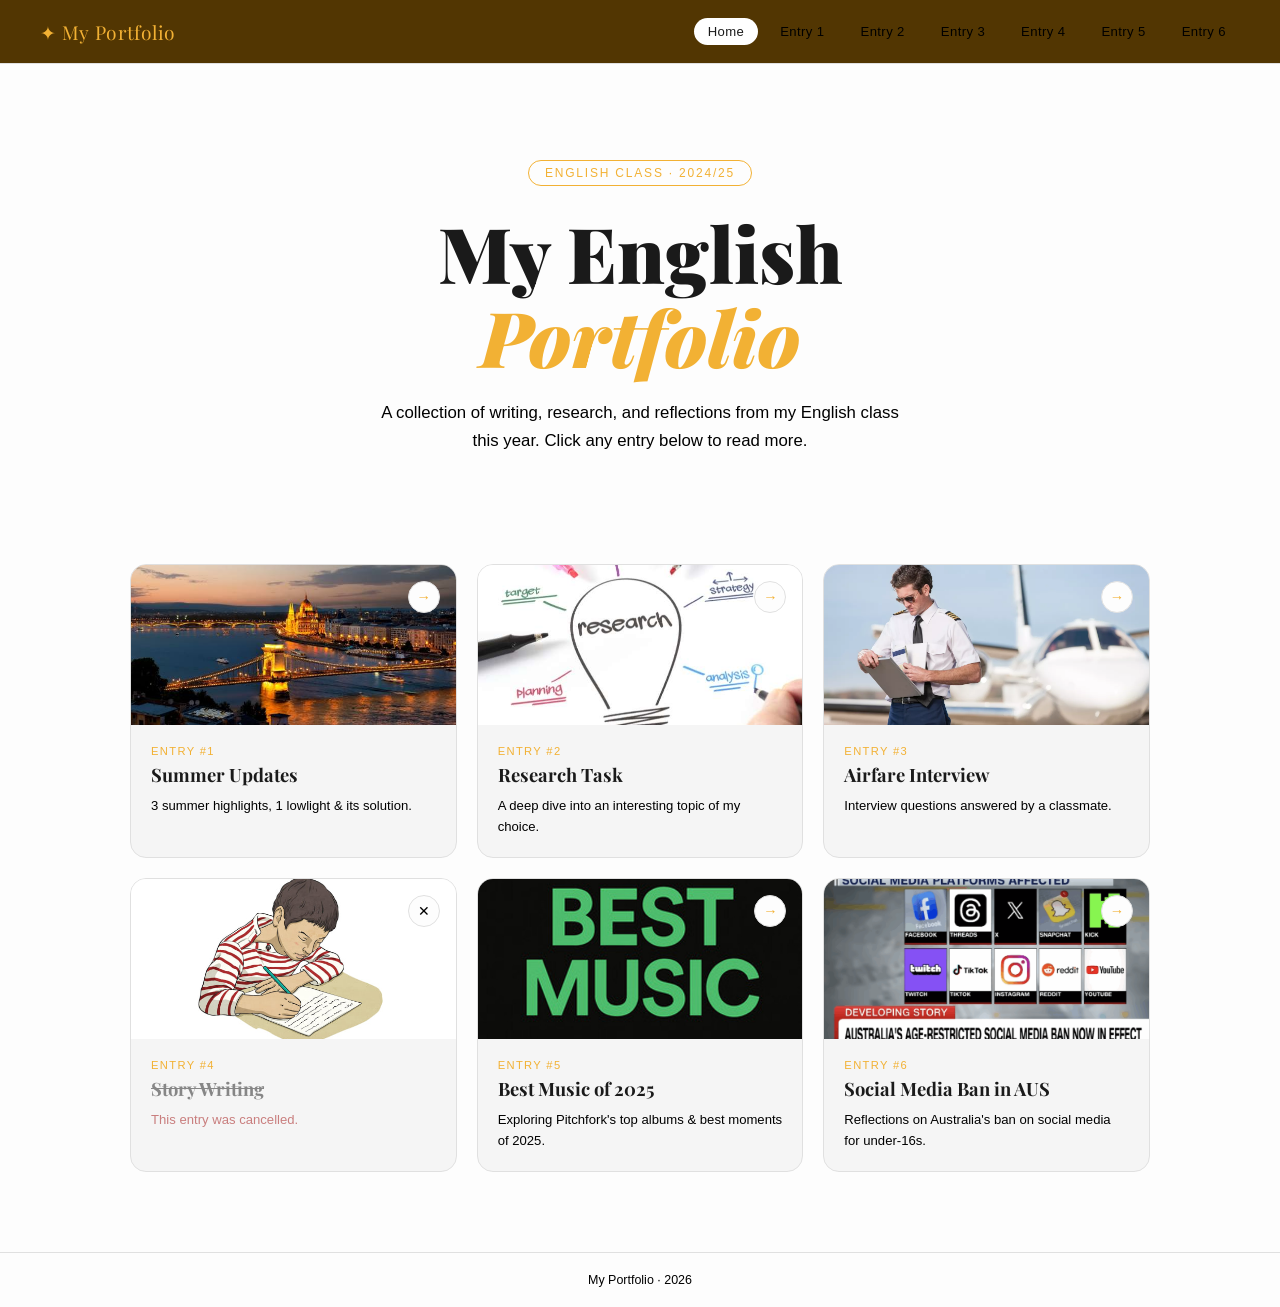
==== index.html @ 5f40f975 "Add files via upload" ====
<!DOCTYPE html>
<html lang="en">
<head>
  <meta charset="UTF-8" />
  <meta name="viewport" content="width=device-width, initial-scale=1.0"/>
  <title>My English Portfolio</title>
  <link rel="stylesheet" href="style.css">
<link href="https://fonts.googleapis.com/css2?family=Playfair+Display&display=swap" rel="stylesheet">
</head>
<body>

<nav>
  <a class="nav-logo" href="index.html">✦ My Portfolio</a>

  <div class="nav-links">
    <a href="index.html" class="active">Home</a>
    <a href="Entry-1.html">Entry 1</a>
    <a href="Entry-2.html">Entry 2</a>
    <a href="Entry-3.html">Entry 3</a>
    <a href="Entry-4.html">Entry 4</a>
    <a href="Entry-5.html">Entry 5</a>
    <a href="Entry-6.html">Entry 6</a>
  </div>
</nav>

<!-- ===== HOME ===== -->
<div id="home" class="page active">
  <div class="hero">
    <div class="hero-tag">English Class · 2024/25</div>
    <h1>My English<br/><em>Portfolio</em></h1>
    <p>A collection of writing, research, and reflections from my English class this year. Click any entry below to read more.</p>
  </div>

  <div class="entries-grid">
    <div class="entry-card" onclick="showPage('Entry-1.html')">
      <div class="card-thumb c1">
        <img src="Budapest.png" alt="Summer Highlights">
      </div>
      <div class="card-arrow">→</div>
      <div class="card-body">
        <div class="card-number">Entry #1</div>
        <div class="card-title">Summer Updates</div>
        <div class="card-desc">3 summer highlights, 1 lowlight & its solution.</div>
      </div>
    </div>

    <div class="entry-card" onclick="showPage('Entry-2.html')">
      <div class="card-thumb c2">
        <img src="Research.png" alt="Research">
      </div>
      <div class="card-arrow">→</div>
      <div class="card-body">
        <div class="card-number">Entry #2</div>
        <div class="card-title">Research Task</div>
        <div class="card-desc">A deep dive into an interesting topic of my choice.</div>
      </div>
    </div>

    <div class="entry-card" onclick="showPage('Entry-3.html')">
      <div class="card-thumb c3">
        <img src="Airfare.png" alt="Airfare Interview">
      </div>
      <div class="card-arrow">→</div>
      <div class="card-body">
        <div class="card-number">Entry #3</div>
        <div class="card-title">Airfare Interview</div>
        <div class="card-desc">Interview questions answered by a classmate.</div>
      </div>
    </div>

    <div class="entry-card" onclick="showPage('Entry-4.html')">
      <div class="card-thumb c4">
        <img src="Story.png" alt="Story Writing">
      </div>
      <div class="card-arrow" style="color:var(--muted)">✕</div>
      <div class="card-body">
        <div class="card-number">Entry #4</div>
        <div class="card-title strikethrough">Story Writing</div>
        <div class="card-desc" style="color:#c97e7e">This entry was cancelled.</div>
      </div>
    </div>

    <div class="entry-card" onclick="showPage('Entry-5.html')">
      <div class="card-thumb c5">
        <img src="Music.png" alt="Best Music of 2025">
      </div>
      <div class="card-arrow">→</div>
      <div class="card-body">
        <div class="card-number">Entry #5</div>
        <div class="card-title">Best Music of 2025</div>
        <div class="card-desc">Exploring Pitchfork's top albums & best moments of 2025.</div>
      </div>
    </div>

    <div class="entry-card" onclick="showPage('Entry-6.html')">
      <div class="card-thumb c6">
        <img src="Australia.png" alt="Social Media Ban">
      </div>
      <div class="card-arrow">→</div>
      <div class="card-body">
        <div class="card-number">Entry #6</div>
        <div class="card-title">Social Media Ban in AUS</div>
        <div class="card-desc">Reflections on Australia's ban on social media for under-16s.</div>
      </div>
    </div>
  </div>

  <footer>My Portfolio · <span id="year"></span></footer>
</div>

<script>
  document.getElementById('year').textContent = new Date().getFullYear();

  function showPage(id) {
    document.querySelectorAll('.page').forEach(p => p.classList.remove('active'));
    document.querySelectorAll('.nav-links a').forEach(a => a.classList.remove('active'));
    document.getElementById(id).classList.add('active');
    const navEl = document.getElementById('nav-' + id);
    if (navEl) navEl.classList.add('active');
    window.scrollTo({ top: 0, behavior: 'smooth' });
  }
  
  function showPage(page) {
  window.location.href = page;
  }
</script>
</body>
</html>
---- style.css ----
:root {
      --bg: #fdfdfd;
      --surface: #ffffff;
      --card: #f5f5f5;
      --border: #e0e0e0;
      --accent: #f2b134;
      --accent2: #d4980e;
      --text: #1a1a1a;
      --muted: #000000;
      --radius: 16px;
    }
    * { box-sizing: border-box; margin: 0; padding: 0; }
    html { scroll-behavior: smooth; }
    body {
      font-family: 'DM Sans', sans-serif;
      background: var(--bg);
      color: var(--text);
      min-height: 100vh;
    }

    /* NAV */
    nav {
      position: fixed; top: 0; left: 0; right: 0; z-index: 100;
      background: #523602;
      backdrop-filter: blur(12px);
      border-bottom: 1px solid var(--border);
      display: flex; align-items: center; justify-content: space-between;
      padding: 0 40px; height: 64px;
    }
    .nav-logo {
      font-family: 'Playfair Display', serif;
      font-size: 1.2rem; color: var(--accent); letter-spacing: 0.02em;
      cursor: pointer; text-decoration: none;
    }
    .nav-links { display: flex; gap: 8px; }
    .nav-links a {
      color: var(--muted); text-decoration: none; font-size: 0.82rem;
      padding: 6px 14px; border-radius: 20px; transition: all 0.2s;
      letter-spacing: 0.03em; font-weight: 500;
    }
    .nav-links a:hover, .nav-links a.active {
      color: var(--text); background: var(--surface);
    }

    /* PAGES */
    .page { display: none; padding-top: 80px; min-height: 100vh; }
    .page.active { display: block; }

    /* ===== HOME ===== */
    #home {
      background: var(--bg);
    }
    .hero {
      max-width: 900px; margin: 0 auto;
      padding: 80px 40px 60px;
      text-align: center;
    }
    .hero-tag {
      display: inline-block; border: 1px solid var(--accent);
      color: var(--accent); font-size: 0.75rem; letter-spacing: 0.15em;
      text-transform: uppercase; padding: 5px 16px; border-radius: 20px;
      margin-bottom: 24px;
    }
    .hero h1 {
      font-family: 'Playfair Display', serif;
      font-size: clamp(2.8rem, 6vw, 5rem);
      line-height: 1.1; font-weight: 900;
      margin-bottom: 20px;
    }
    .hero h1 em { color: var(--accent); font-style: italic; }
    .hero p {
      color: var(--muted); font-size: 1.05rem; max-width: 520px; margin: 0 auto 48px;
      line-height: 1.7;
    }

    /* ENTRY CARDS GRID */
    .entries-grid {
      display: grid;
      grid-template-columns: repeat(auto-fill, minmax(280px, 1fr));
      gap: 20px;
      max-width: 1100px; margin: 0 auto; padding: 0 40px 80px;
    }
    .entry-card {
      background: var(--card);
      border: 1px solid var(--border);
      border-radius: var(--radius);
      overflow: hidden;
      cursor: pointer;
      transition: transform 0.25s, border-color 0.25s, box-shadow 0.25s;
      position: relative;
    }
    .entry-card:hover {
      transform: translateY(-4px);
      border-color: var(--accent);
      box-shadow: 0 12px 40px rgba(242,177,52,0.1);
    }
    .card-thumb {
      height: 160px;
      display: flex; align-items: center; justify-content: center;
      overflow: hidden;
      position: relative;
    }
    .card-thumb img {
      width: 100%; height: 100%; object-fit: cover;
      transition: transform 0.3s ease;
    }
    .entry-card:hover img {
      transform: scale(1.05);
    }
    .card-body { padding: 20px; }
    .card-number {
      font-size: 0.7rem; letter-spacing: 0.12em; text-transform: uppercase;
      color: var(--accent); font-weight: 500; margin-bottom: 6px;
    }
    .card-title {
      font-family: 'Playfair Display', serif;
      font-size: 1.15rem; font-weight: 700; margin-bottom: 8px; line-height: 1.3;
    }
    .card-desc { color: var(--muted); font-size: 0.82rem; line-height: 1.6; }
    .card-arrow {
      position: absolute; top: 16px; right: 16px;
      width: 32px; height: 32px; border-radius: 50%;
      background: var(--bg); border: 1px solid var(--border);
      display: flex; align-items: center; justify-content: center;
      color: var(--accent); font-size: 0.9rem; transition: all 0.2s;
    }
    .entry-card:hover .card-arrow {
      background: var(--accent); color: var(--bg);
    }

    /* ===== ENTRY PAGES ===== */
    .entry-page {
      max-width: 820px; margin: 0 auto; padding: 40px 40px 100px;
    }
    .entry-breadcrumb {
      display: flex; align-items: center; gap: 8px;
      font-size: 0.8rem; color: var(--muted); margin-bottom: 32px;
    }
    .entry-breadcrumb a {
      color: var(--accent); text-decoration: none; cursor: pointer;
    }
    .entry-breadcrumb a:hover { text-decoration: underline; }
    .entry-label {
      font-size: 0.72rem; letter-spacing: 0.15em; text-transform: uppercase;
      color: var(--accent); font-weight: 500; margin-bottom: 10px;
    }
    .entry-title {
      font-family: 'Playfair Display', serif;
      font-size: clamp(2rem, 4vw, 3rem);
      font-weight: 900; line-height: 1.15; margin-bottom: 16px;
    }
    .entry-subtitle {
      color: var(--muted); font-size: 1rem; line-height: 1.7; margin-bottom: 40px;
      max-width: 600px;
    }
    .divider {
      border: none; border-top: 1px solid var(--border); margin: 32px 0;
    }

    /* HIGHLIGHT CARDS */
    .highlight-grid {
      display: grid; grid-template-columns: 1fr 1fr 1fr; gap: 16px; margin: 24px 0;
    }
    @media (max-width: 680px) {
      .highlight-grid { grid-template-columns: 1fr; }
      .entries-grid { grid-template-columns: 1fr; padding: 0 20px 60px; }
      nav { padding: 0 20px; }
      .nav-links { display: none; }
      .hero { padding: 40px 20px 40px; }
      .entry-page { padding: 20px 20px 80px; }
    }
    .highlight-card {
      background: var(--card); border: 1px solid var(--border);
      border-radius: 12px; overflow: hidden;
    }
    .highlight-img {
      width: 100%; height: 160px; object-fit: cover; display: block;
      background: var(--surface);
    }
    .highlight-img-placeholder {
      width: 100%; height: 160px;
      display: flex; flex-direction: column; align-items: center;
      justify-content: center; background: var(--surface);
      color: var(--muted); font-size: 0.8rem; gap: 8px;
    }
    .highlight-img-placeholder span { font-size: 2rem; }
    .highlight-body { padding: 14px; }
    .highlight-num {
      font-size: 0.68rem; letter-spacing: 0.1em; text-transform: uppercase;
      color: var(--accent); margin-bottom: 4px;
    }
    .highlight-title {
      font-family: 'Playfair Display', serif;
      font-size: 1rem; font-weight: 700; margin-bottom: 6px;
    }
    .highlight-text { font-size: 0.82rem; color: var(--muted); line-height: 1.6; }

    /* LOWLIGHT */
    .lowlight-box {
      background: #523602;
      border: 1px solid #4a1a1a; border-radius: 12px; padding: 24px; margin-top: 24px;
    }
    .lowlight-box .label {
      font-size: 0.7rem; letter-spacing: 0.12em; text-transform: uppercase;
      color: var(--accent2); margin-bottom: 8px; font-weight: 500;
    }
    .lowlight-box h3 {
      font-family: 'Playfair Display', serif;
      font-size: 1.2rem; margin-bottom: 10px;
    }
    .lowlight-box p { font-size: 0.88rem; color: var(--muted); line-height: 1.7; }
    .solution-box {
      background: var(--card); border: 1px solid var(--border);
      border-radius: 12px; padding: 20px; margin-top: 12px;
      display: flex; gap: 12px; align-items: flex-start;
    }
    .solution-icon { font-size: 1.4rem; margin-top: 2px; }
    .solution-box p { font-size: 0.88rem; color: var(--muted); line-height: 1.7; }
    .solution-box strong { color: var(--text); display: block; margin-bottom: 4px; }

    /* GENERIC CONTENT */
    .content-block {
      background: var(--card); border: 1px solid var(--border);
      border-radius: 12px; padding: 24px; margin-bottom: 16px;
    }
    .content-block h3 {
      font-family: 'Playfair Display', serif;
      font-size: 1.15rem; margin-bottom: 10px; color: var(--accent);
    }
    .content-block p {
      font-size: 0.9rem; color: var(--muted); line-height: 1.8; margin-bottom: 10px;
    }
    .content-block p:last-child { margin-bottom: 0; }
    .content-block ul {
      list-style: none; padding: 0;
    }
    .content-block ul li {
      font-size: 0.88rem; color: var(--muted); line-height: 1.7;
      padding: 6px 0; border-bottom: 1px solid var(--border);
      display: flex; gap: 10px;
    }
    .content-block ul li:last-child { border-bottom: none; }
    .content-block ul li::before { content: '→'; color: var(--accent); flex-shrink: 0; }

    /* Q&A */
    .qa-item { margin-bottom: 20px; }
    .qa-question {
      font-weight: 500; font-size: 0.9rem; color: var(--accent);
      margin-bottom: 8px; display: flex; gap: 8px;
    }
    .qa-question::before { content: 'Q'; font-weight: 700; }
    .qa-answer {
      font-size: 0.88rem; color: var(--muted); line-height: 1.8;
      padding-left: 20px; border-left: 2px solid var(--border);
    }

    /* ALBUM CARDS */
    .album-grid {
      display: grid; grid-template-columns: repeat(auto-fill, minmax(140px, 1fr));
      gap: 12px; margin: 16px 0;
    }
    .album-card {
      background: var(--card); border: 1px solid var(--border);
      border-radius: 10px; overflow: hidden; text-align: center;
    }
    .album-art {
      width: 100%; aspect-ratio: 1;
      display: flex; align-items: center; justify-content: center;
      font-size: 2.5rem;
      background: linear-gradient(135deg, #1a1a2a, #0d0d1a);
    }
    .album-info { padding: 10px; }
    .album-info .album-name { font-size: 0.78rem; font-weight: 500; margin-bottom: 2px; }
    .album-info .album-artist { font-size: 0.72rem; color: var(--muted); }

    /* STORY */
    .story-text {
      font-family: 'Playfair Display', serif;
      font-size: 1.05rem; line-height: 1.9; color: var(--text);
      background: var(--card); border: 1px solid var(--border);
      border-radius: 12px; padding: 32px;
    }
    .story-text p { margin-bottom: 16px; }
    .story-text p:last-child { margin-bottom: 0; }

    /* INTERVIEW TABLE */
    .interview-grid { display: grid; gap: 16px; }
    .interview-item {
      background: var(--card); border: 1px solid var(--border);
      border-radius: 10px; padding: 18px;
      display: grid; grid-template-columns: 1fr 1fr; gap: 16px;
    }
    .interview-item .q { font-size: 0.82rem; color: var(--accent); font-weight: 500; }
    .interview-item .a { font-size: 0.85rem; color: var(--muted); line-height: 1.6; }
    @media (max-width: 560px) {
      .highlight-grid { grid-template-columns: 1fr; }
      .interview-item { grid-template-columns: 1fr; }
    }

    /* CANCELLED BADGE */
    .cancelled-badge {
      display: inline-flex; align-items: center; gap: 6px;
      background: #2a1a1a; border: 1px solid #4a2a2a;
      color: #c97e7e; font-size: 0.75rem; letter-spacing: 0.08em;
      text-transform: uppercase; padding: 5px 14px; border-radius: 20px;
      margin-bottom: 20px;
    }
    .strikethrough { text-decoration: line-through; opacity: 0.5; }
    .cancelled-note {
      background: var(--card); border: 1px solid var(--border);
      border-radius: 12px; padding: 24px; text-align: center;
      color: var(--muted); font-size: 0.9rem;
    }
    .cancelled-note .big { font-size: 2.5rem; margin-bottom: 12px; }

    /* TAGS */
    .tag {
      display: inline-block; background: rgba(232,201,126,0.1);
      border: 1px solid rgba(232,201,126,0.3); color: var(--accent);
      font-size: 0.72rem; padding: 3px 10px; border-radius: 20px;
      margin: 3px; letter-spacing: 0.05em;
    }

    /* BACK BTN */
    .back-btn {
      display: inline-flex; align-items: center; gap: 6px;
      color: var(--muted); font-size: 0.82rem; cursor: pointer;
      transition: color 0.2s; margin-bottom: 24px;
      background: none; border: none; font-family: inherit;
    }
    .back-btn:hover { color: var(--accent); }

    /* FOOTER */
    footer {
      border-top: 1px solid var(--border);
      padding: 20px 40px; text-align: center;
      color: var(--muted); font-size: 0.78rem;
    }

    /* ANIMATIONS */
    @keyframes fadeUp {
      from { opacity: 0; transform: translateY(20px); }
      to { opacity: 1; transform: translateY(0); }
    }
    .page.active .entry-page,
    .page.active .hero,
    .page.active .entries-grid {
      animation: fadeUp 0.4s ease both;
    }


.entry-page {
  padding-top: 120px; /* z. B. Höhe der Nav + etwas Abstand */
}

.highlight-img-placeholder {
  width: 100%;
  height: 200px; /* feste Höhe für alle Bilder */
  overflow: hidden;
  display: flex;
  align-items: center;
  justify-content: center;
  background-color: #f0f0f0; /* grauer Hintergrund, falls Bild fehlt */
}
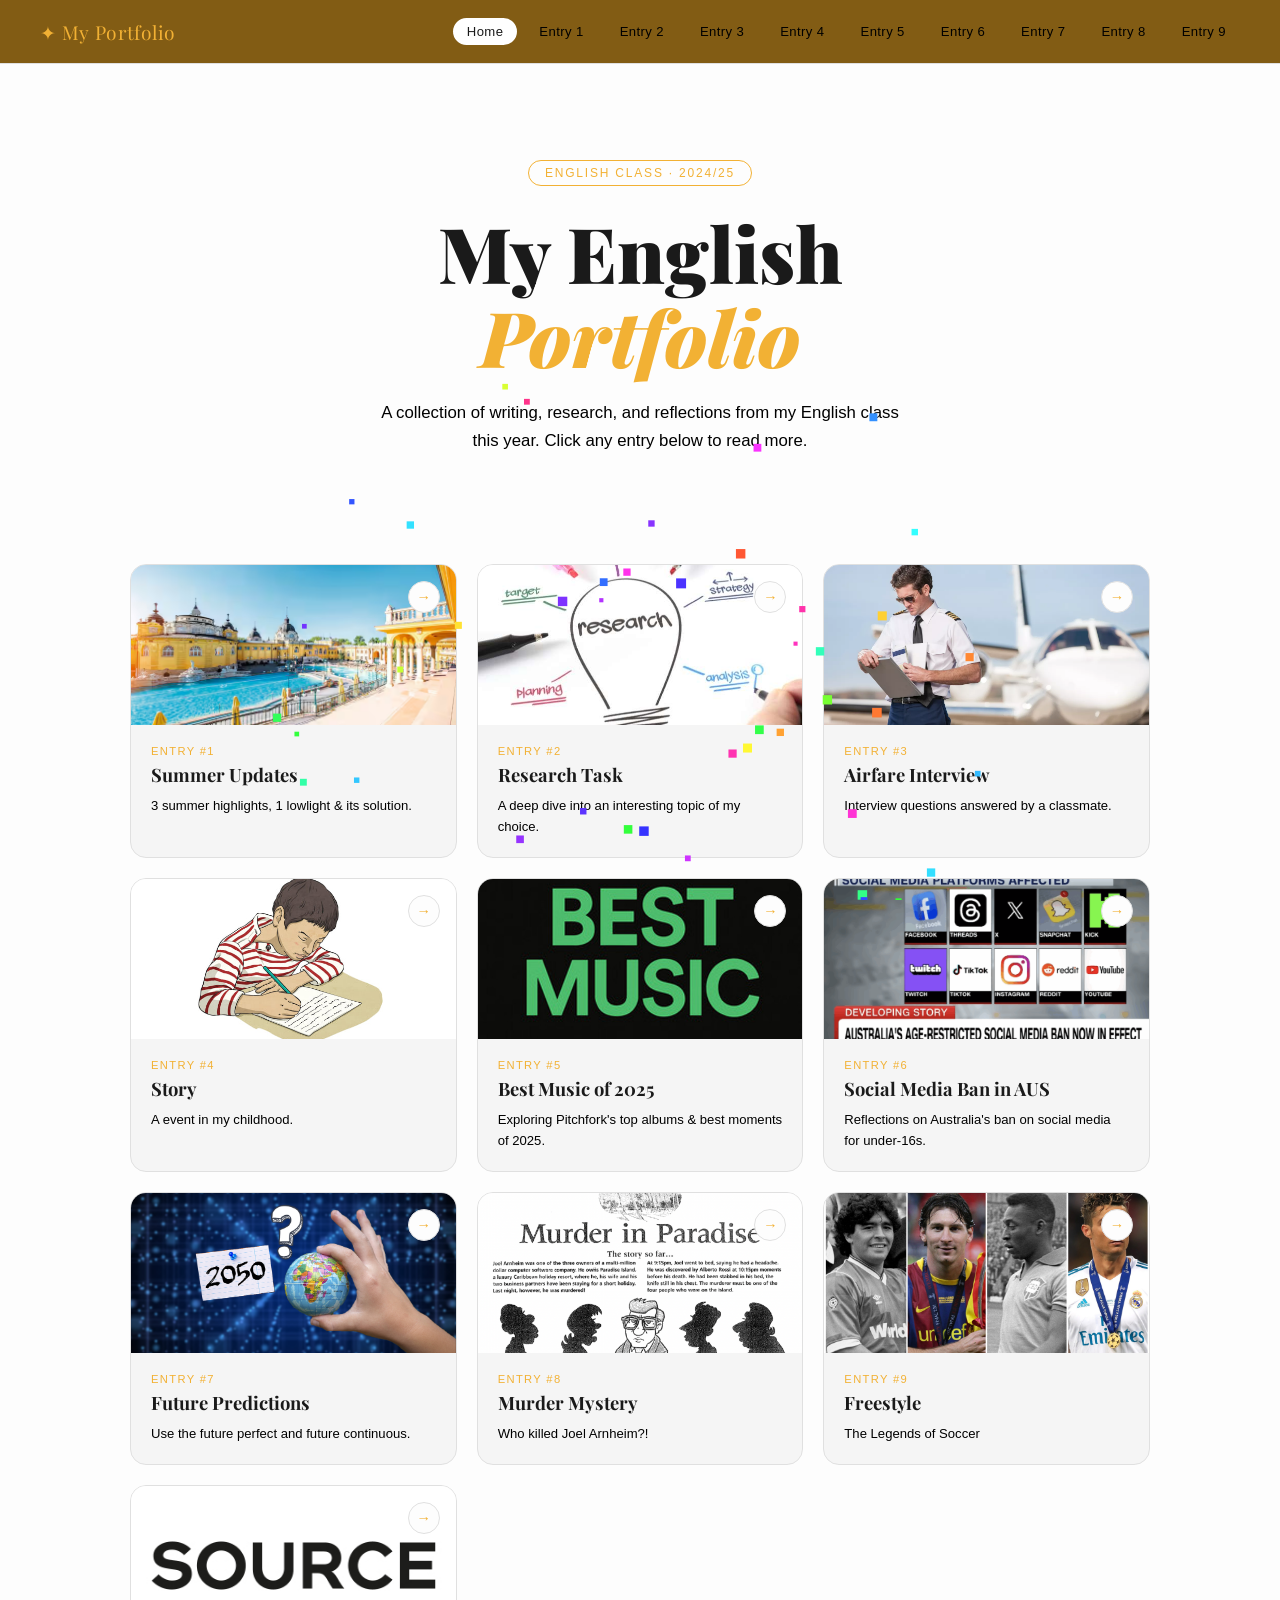
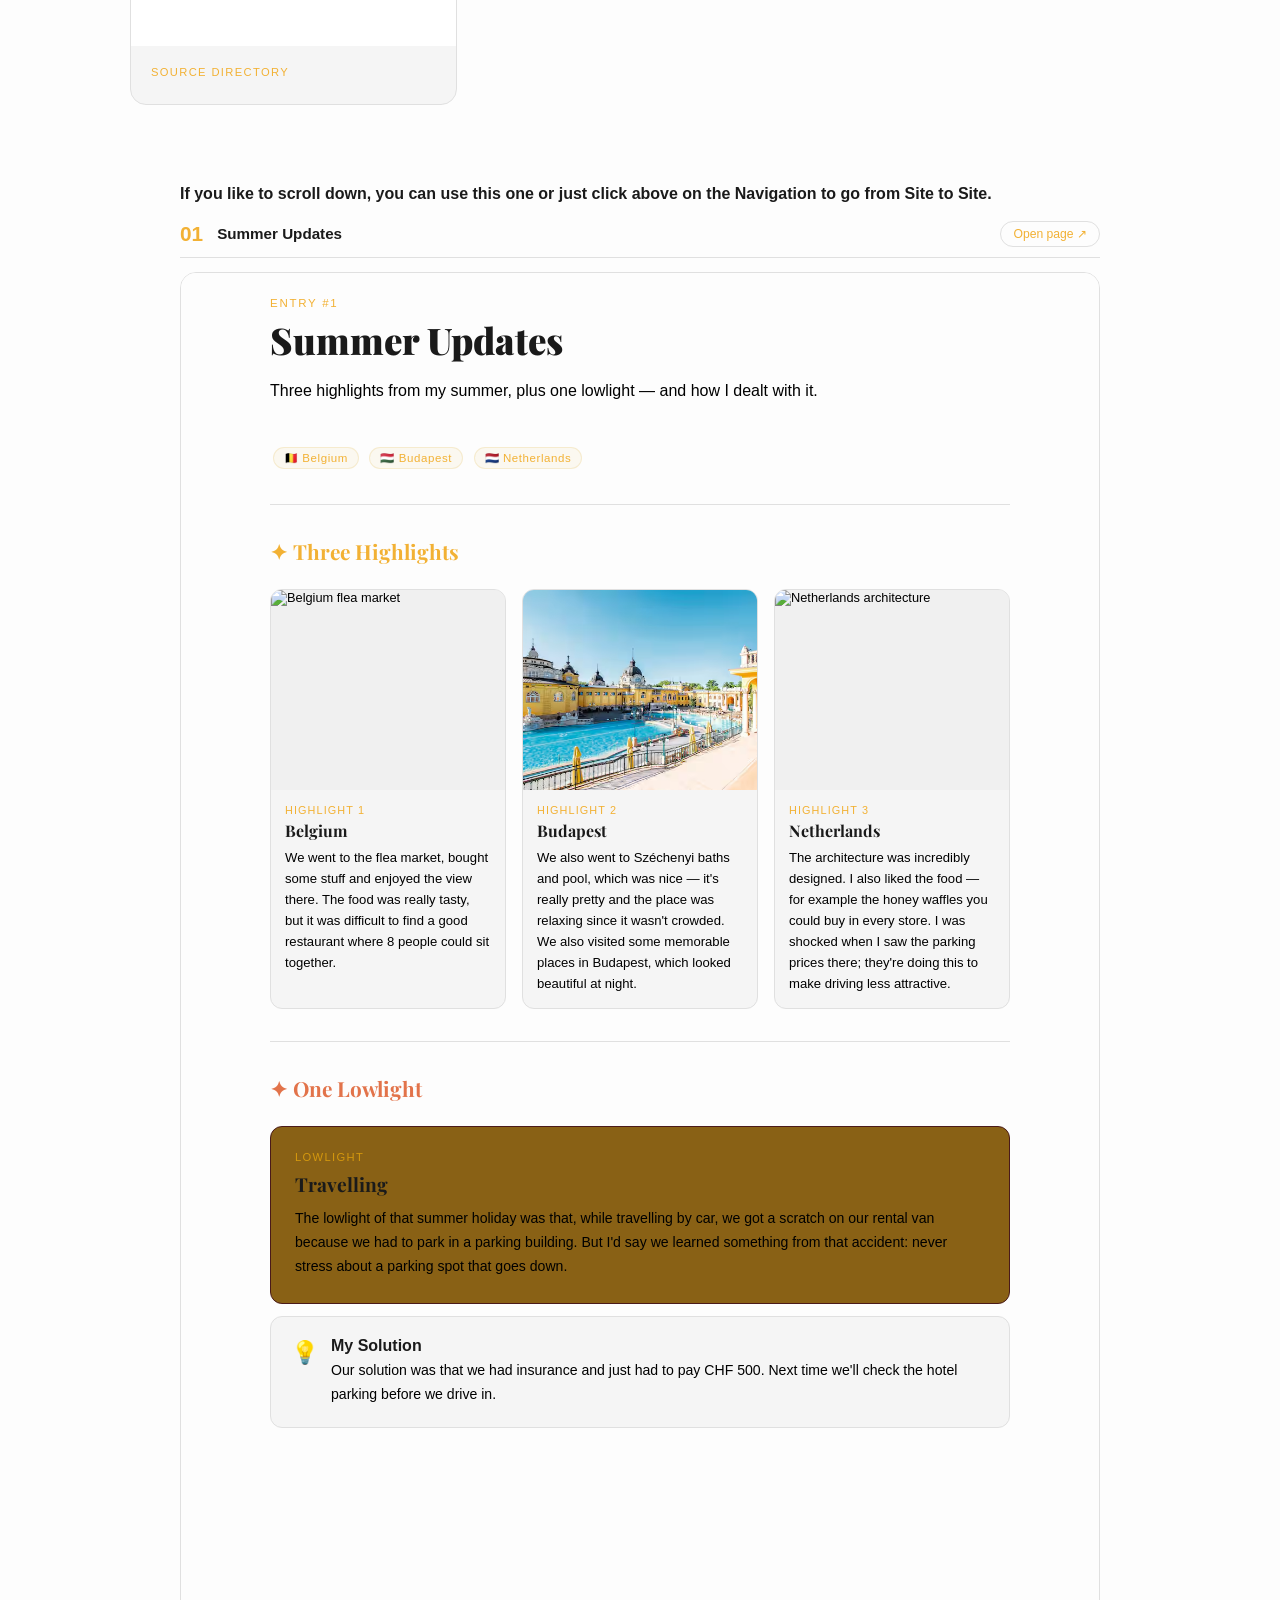
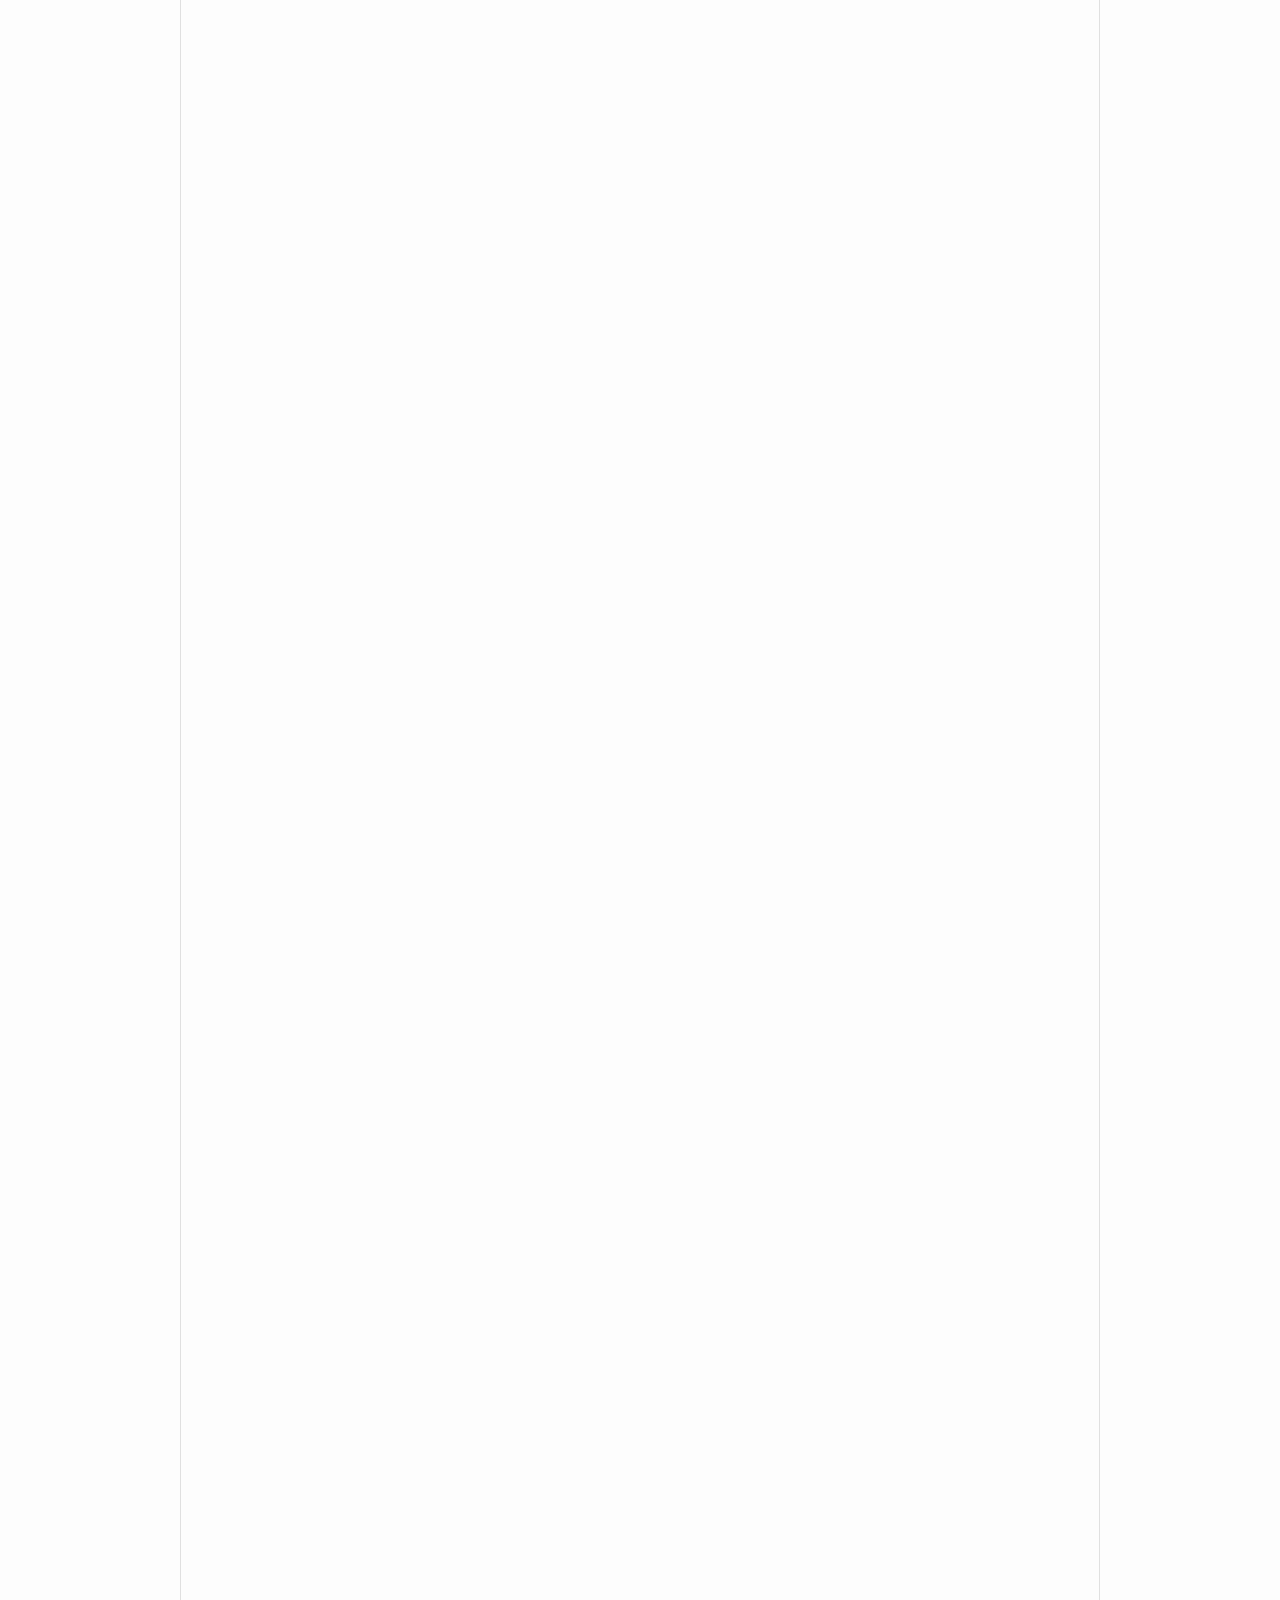
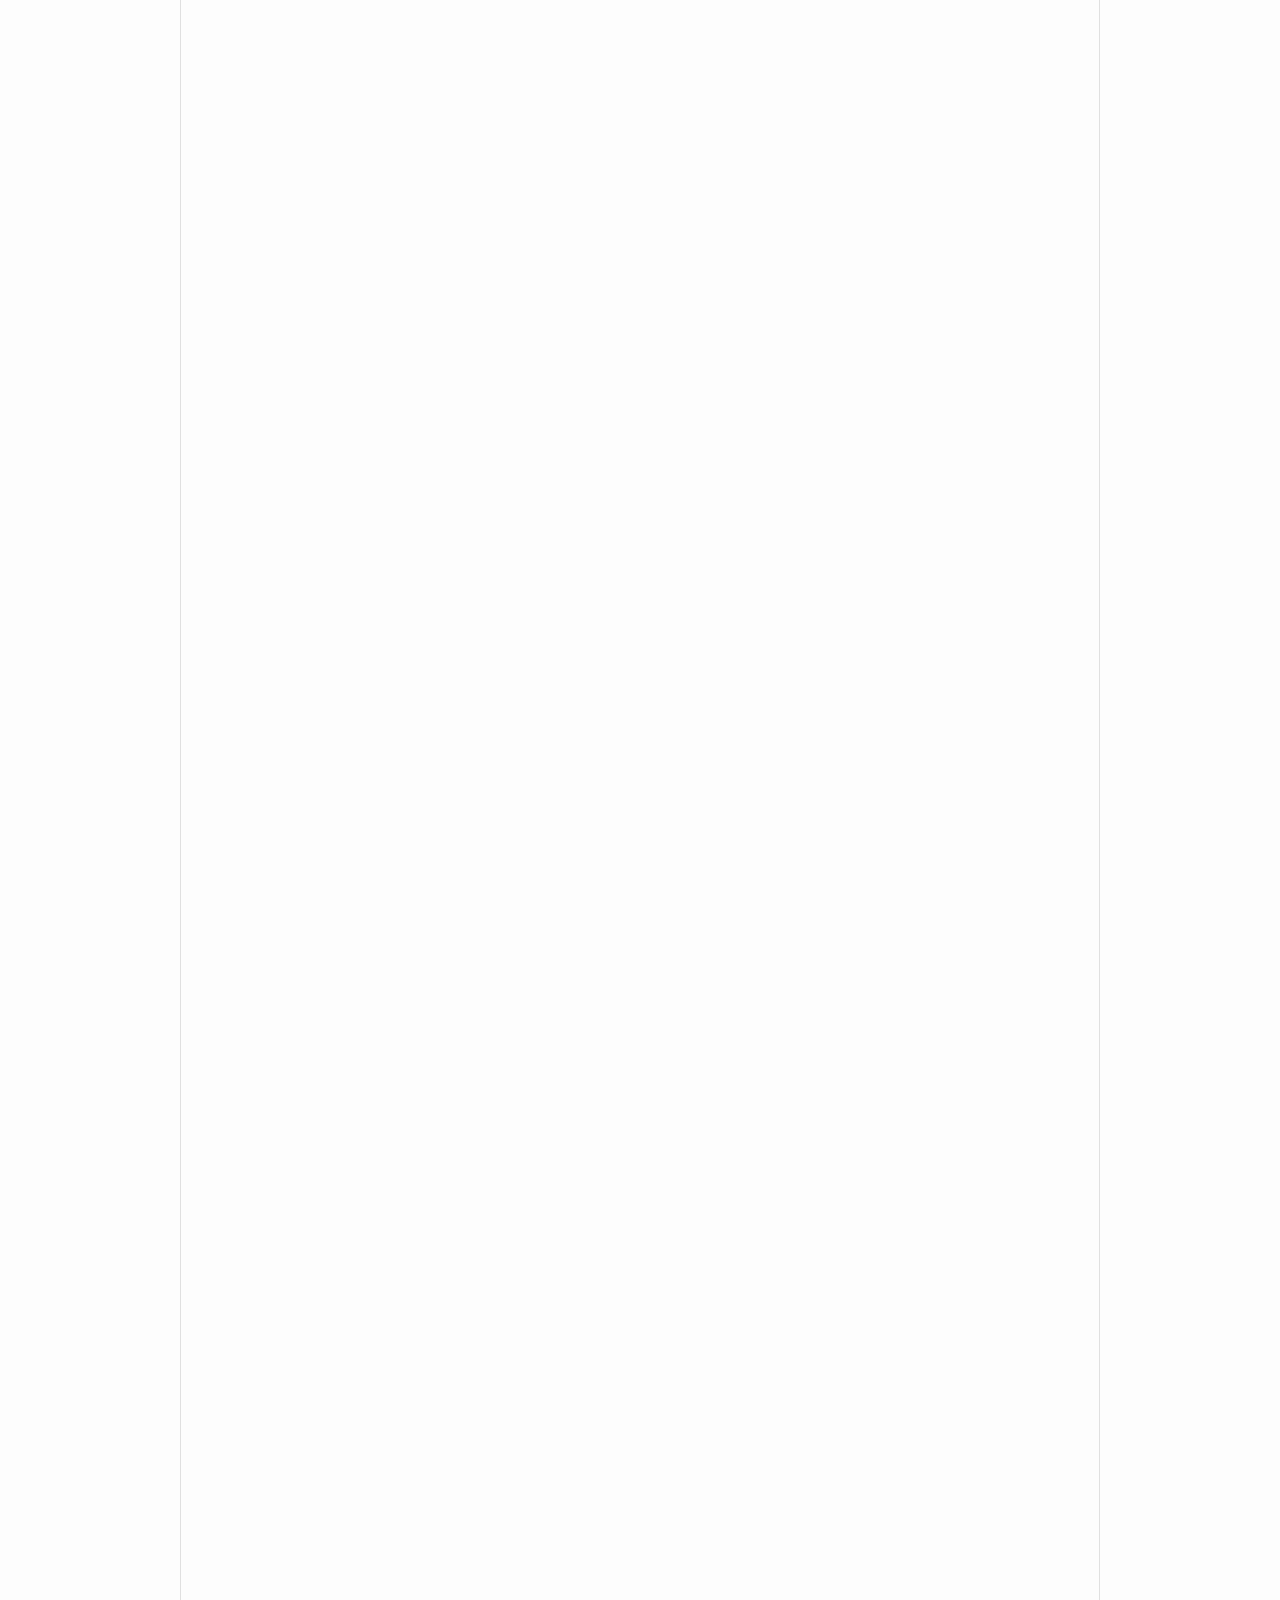
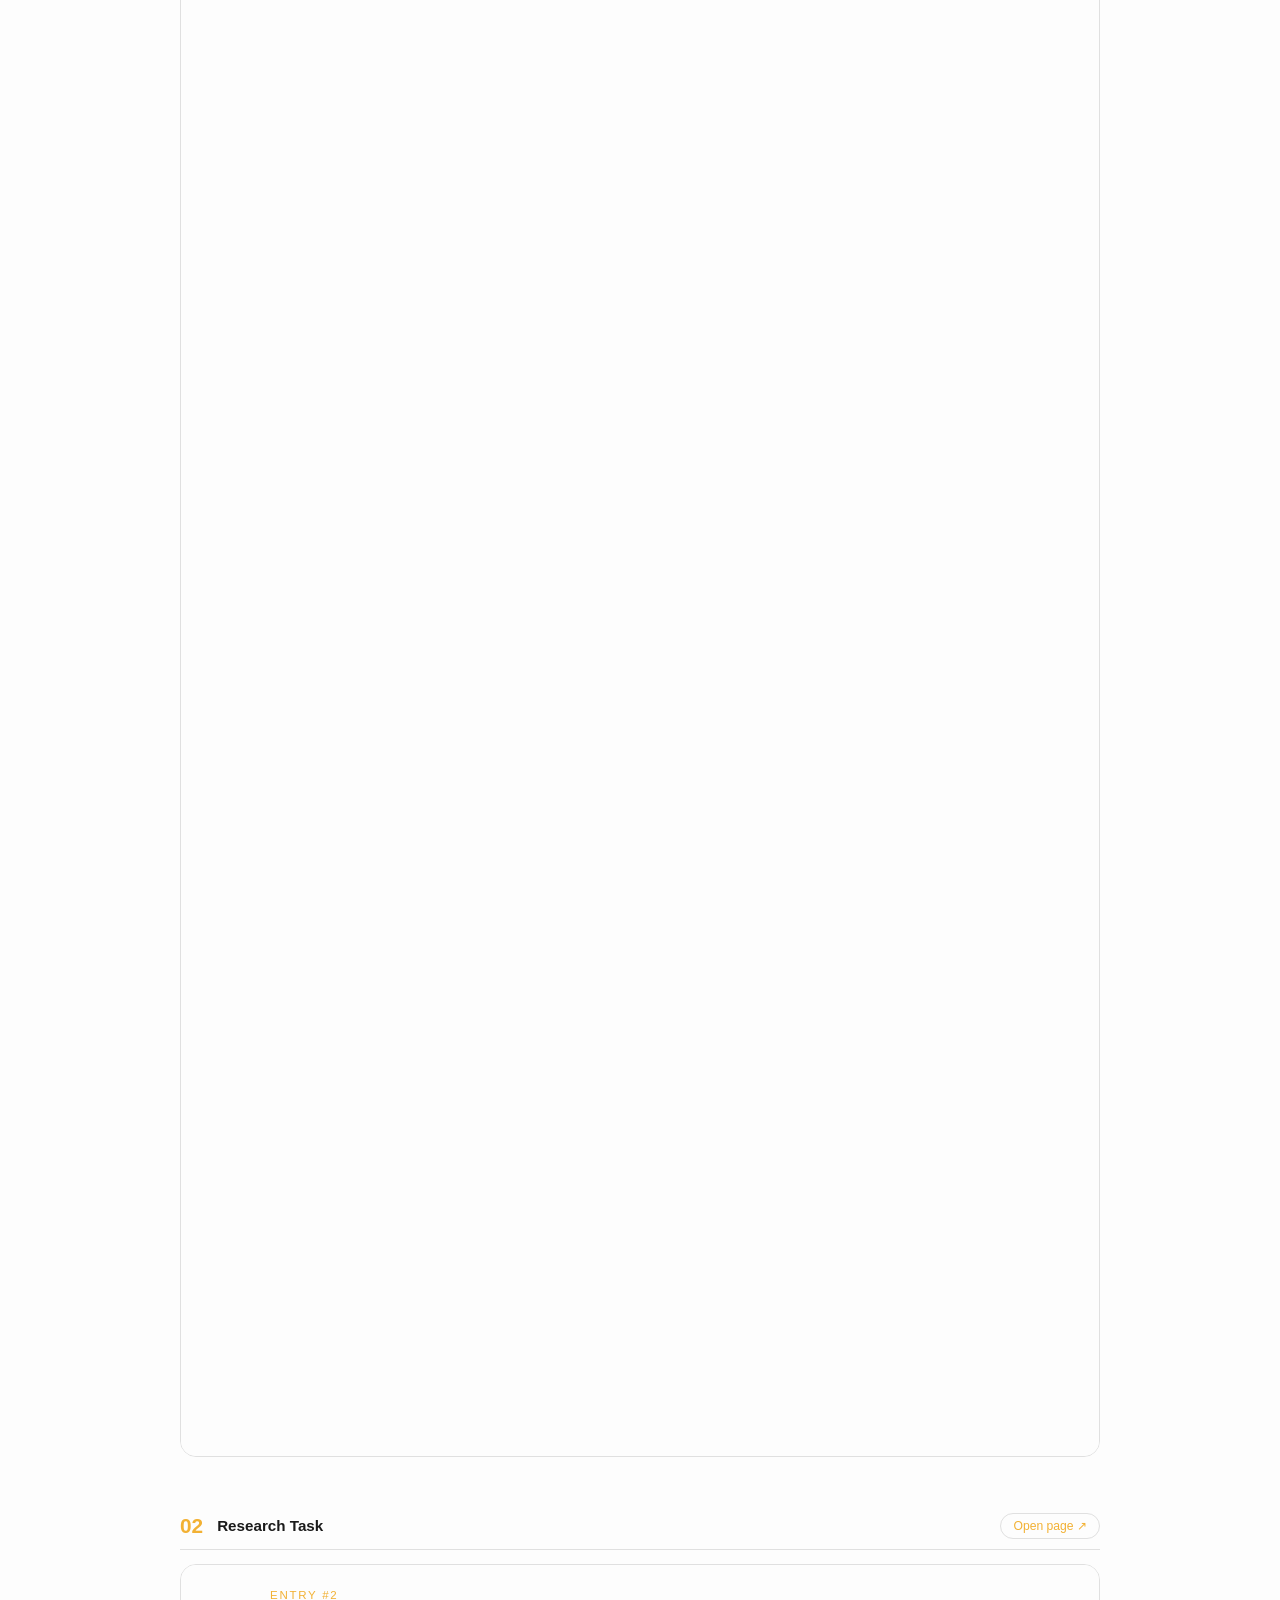
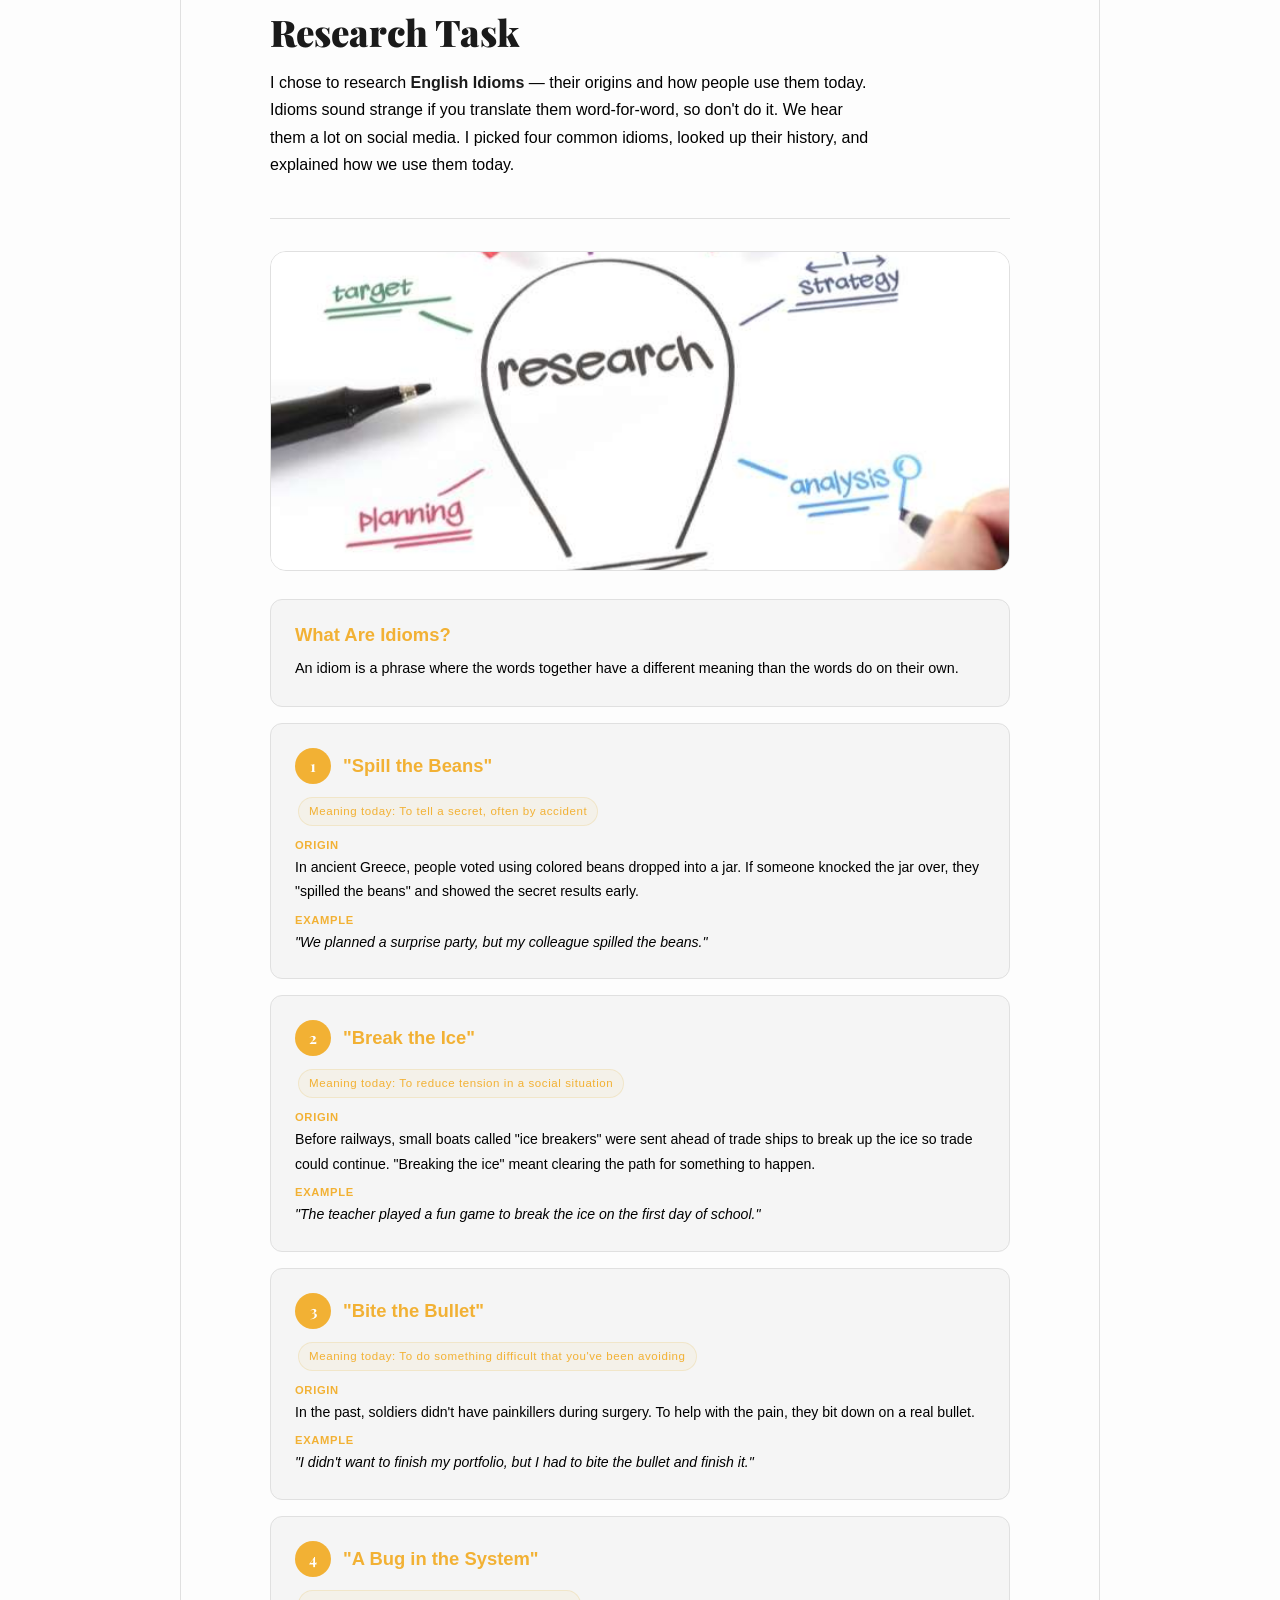
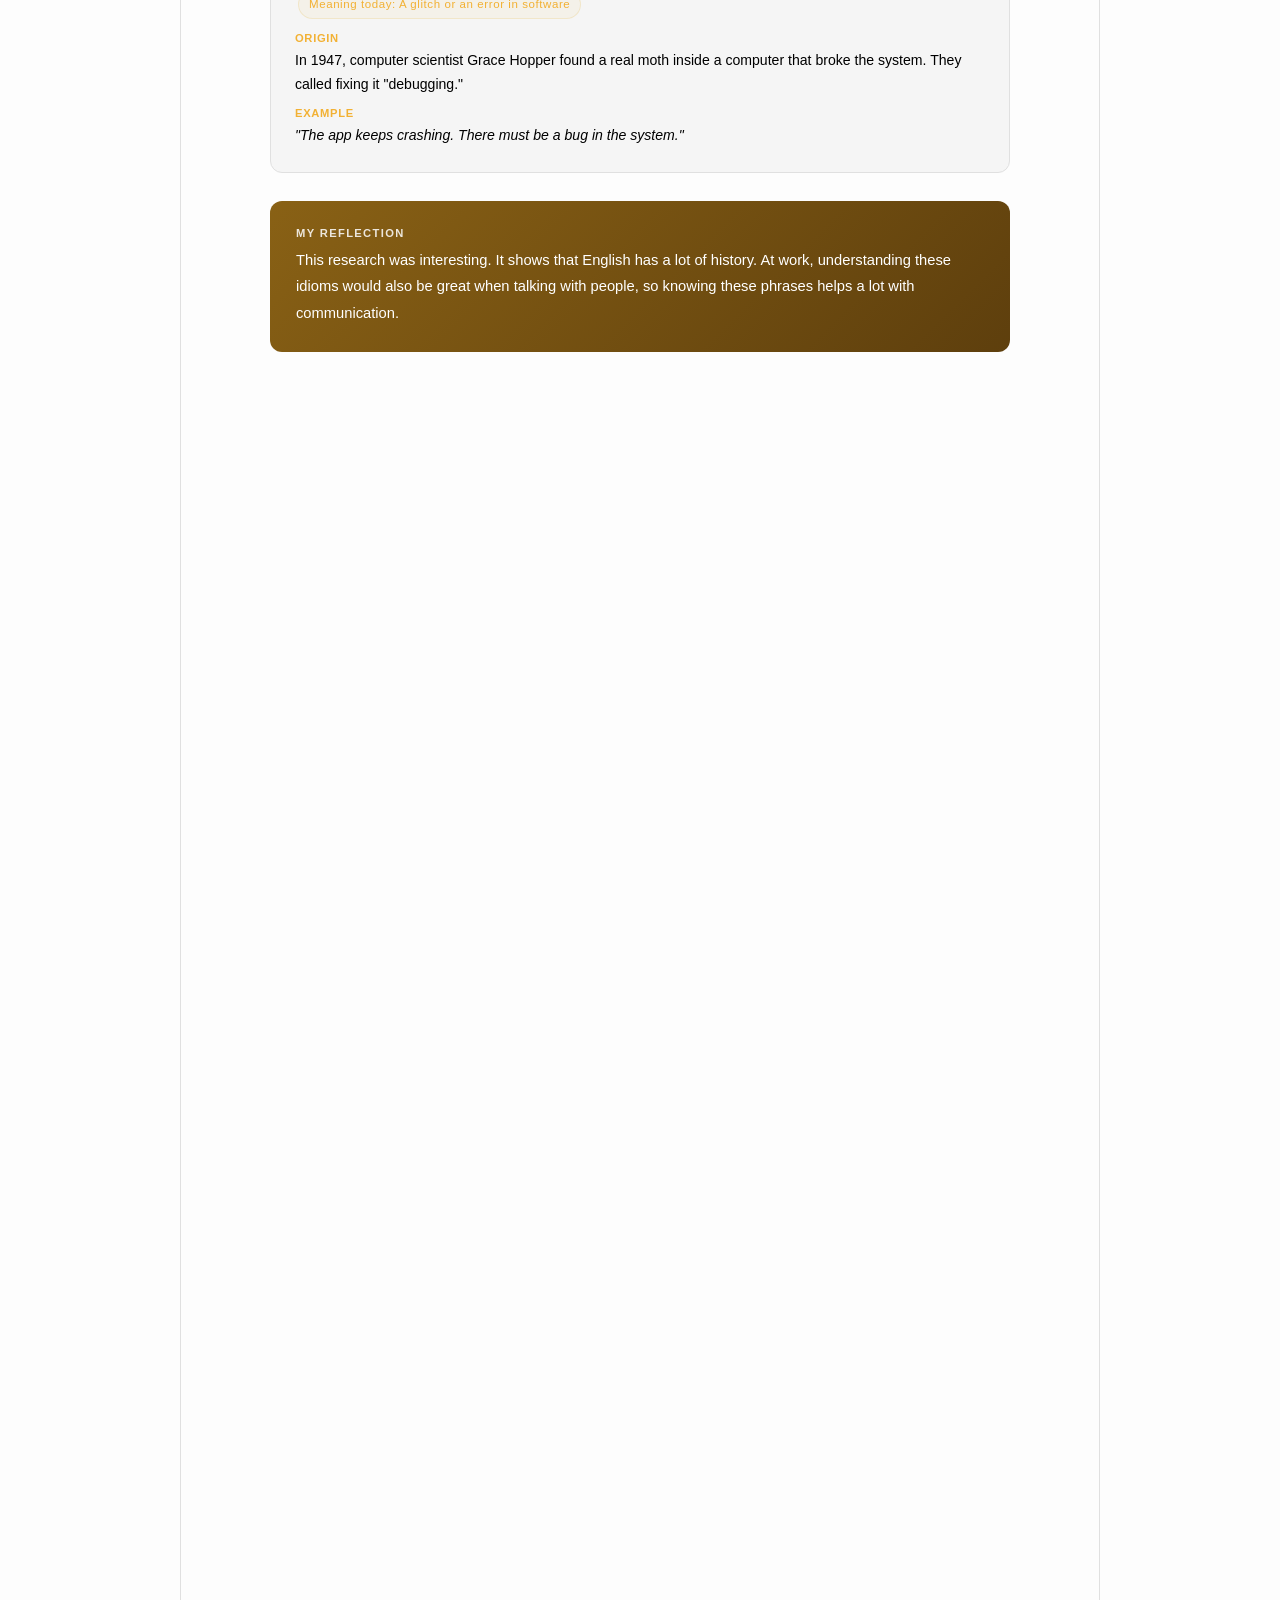
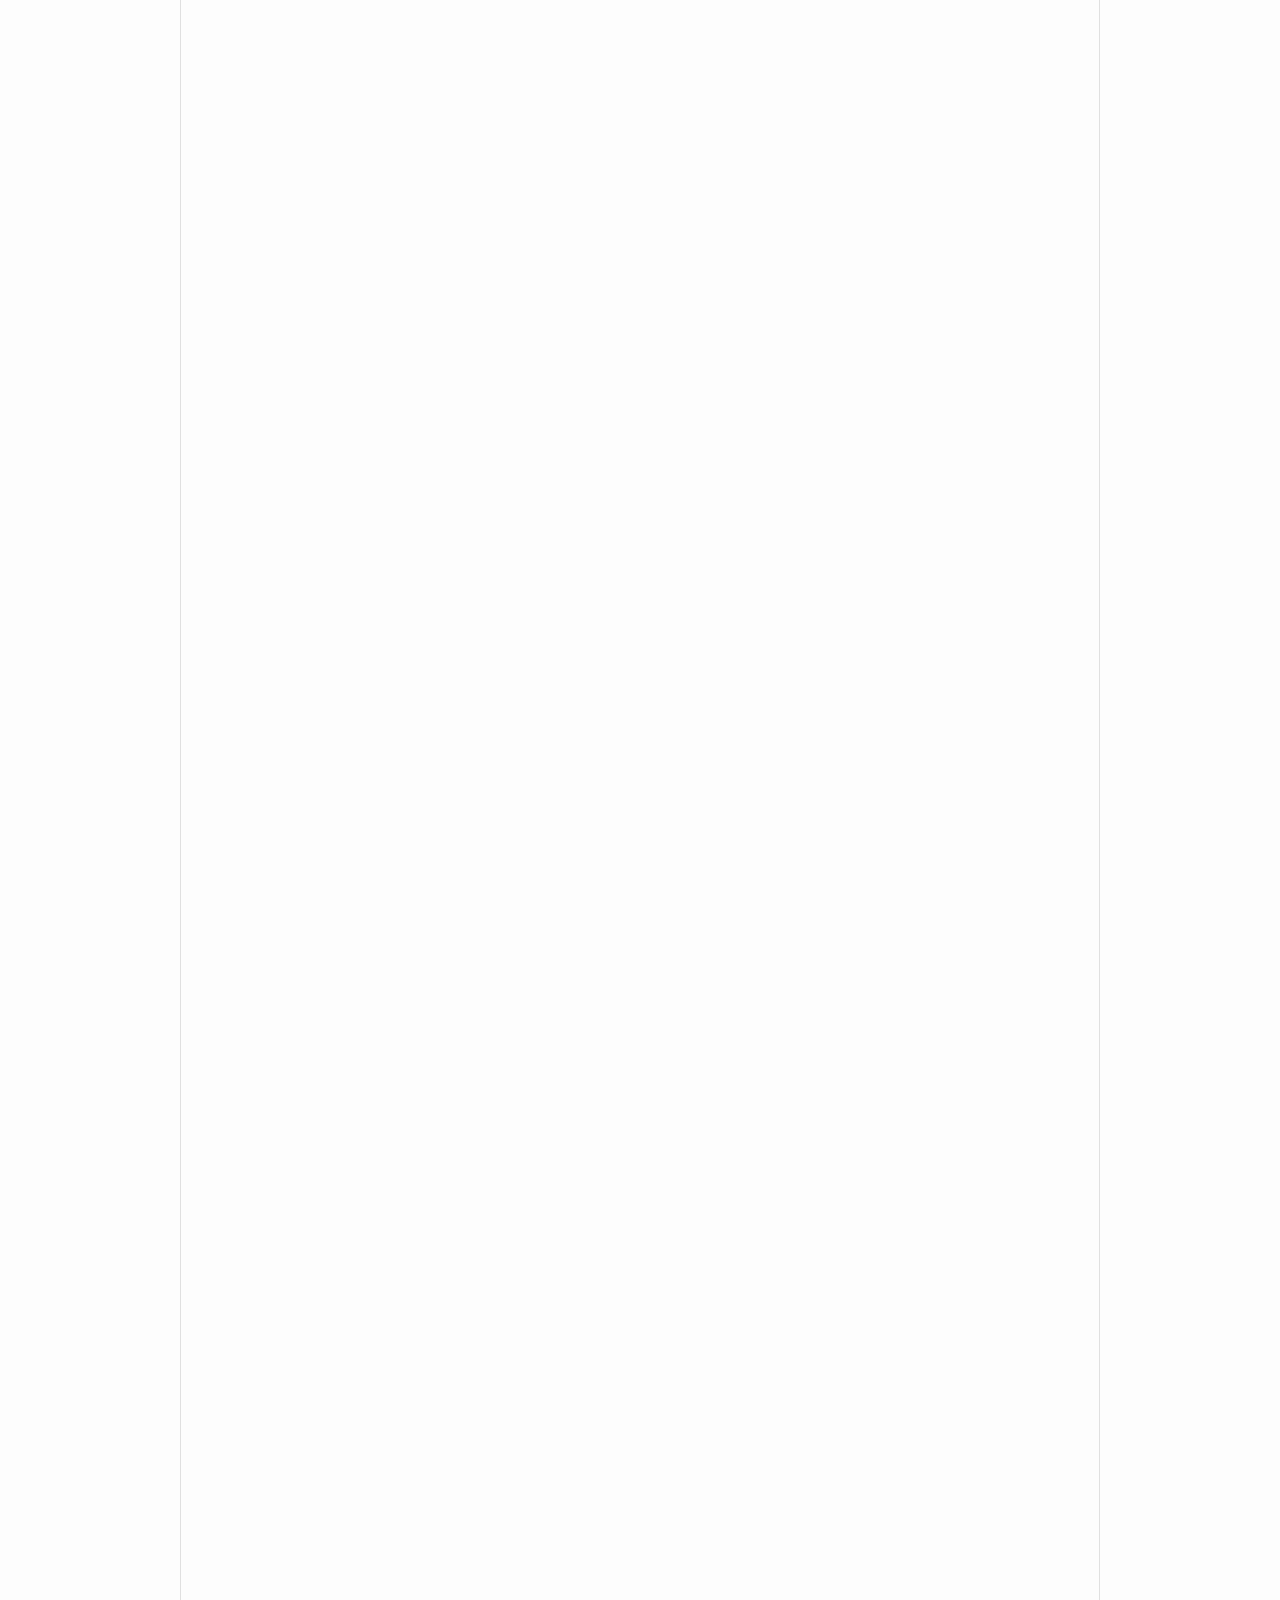
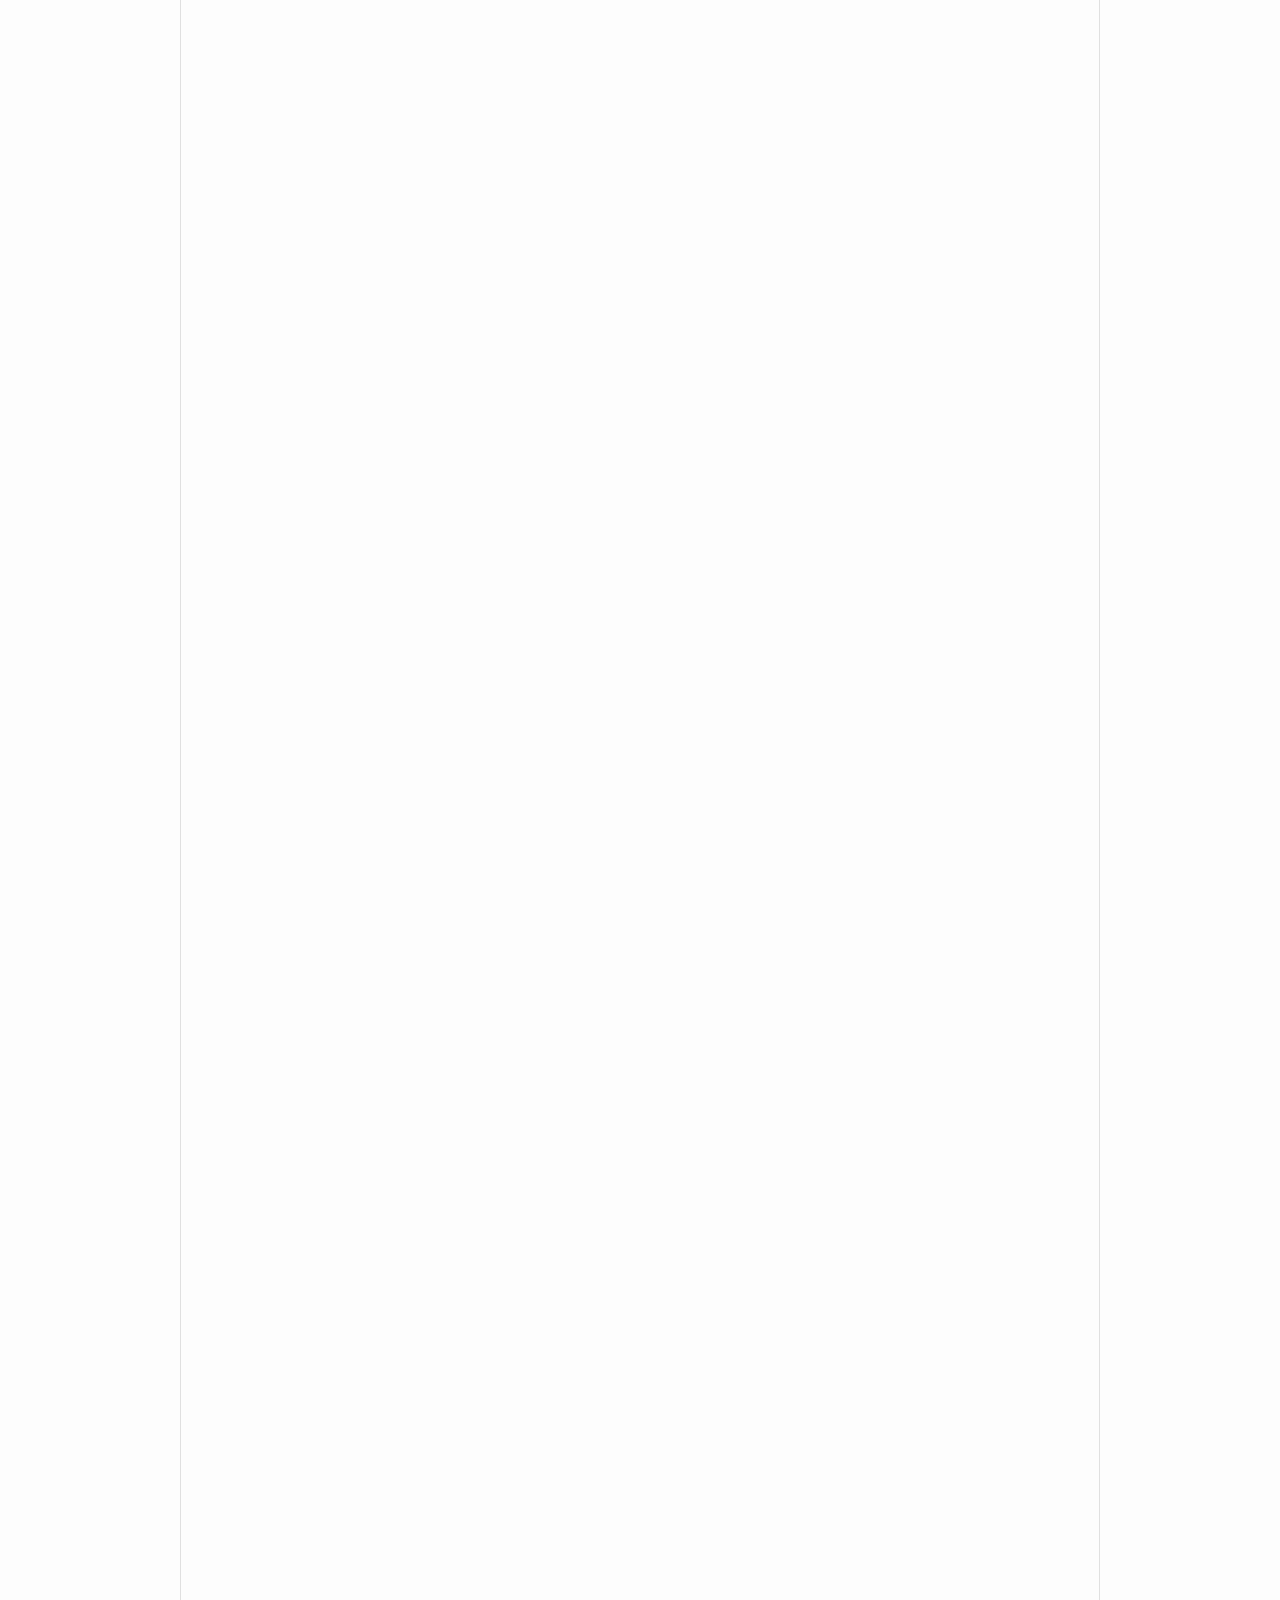
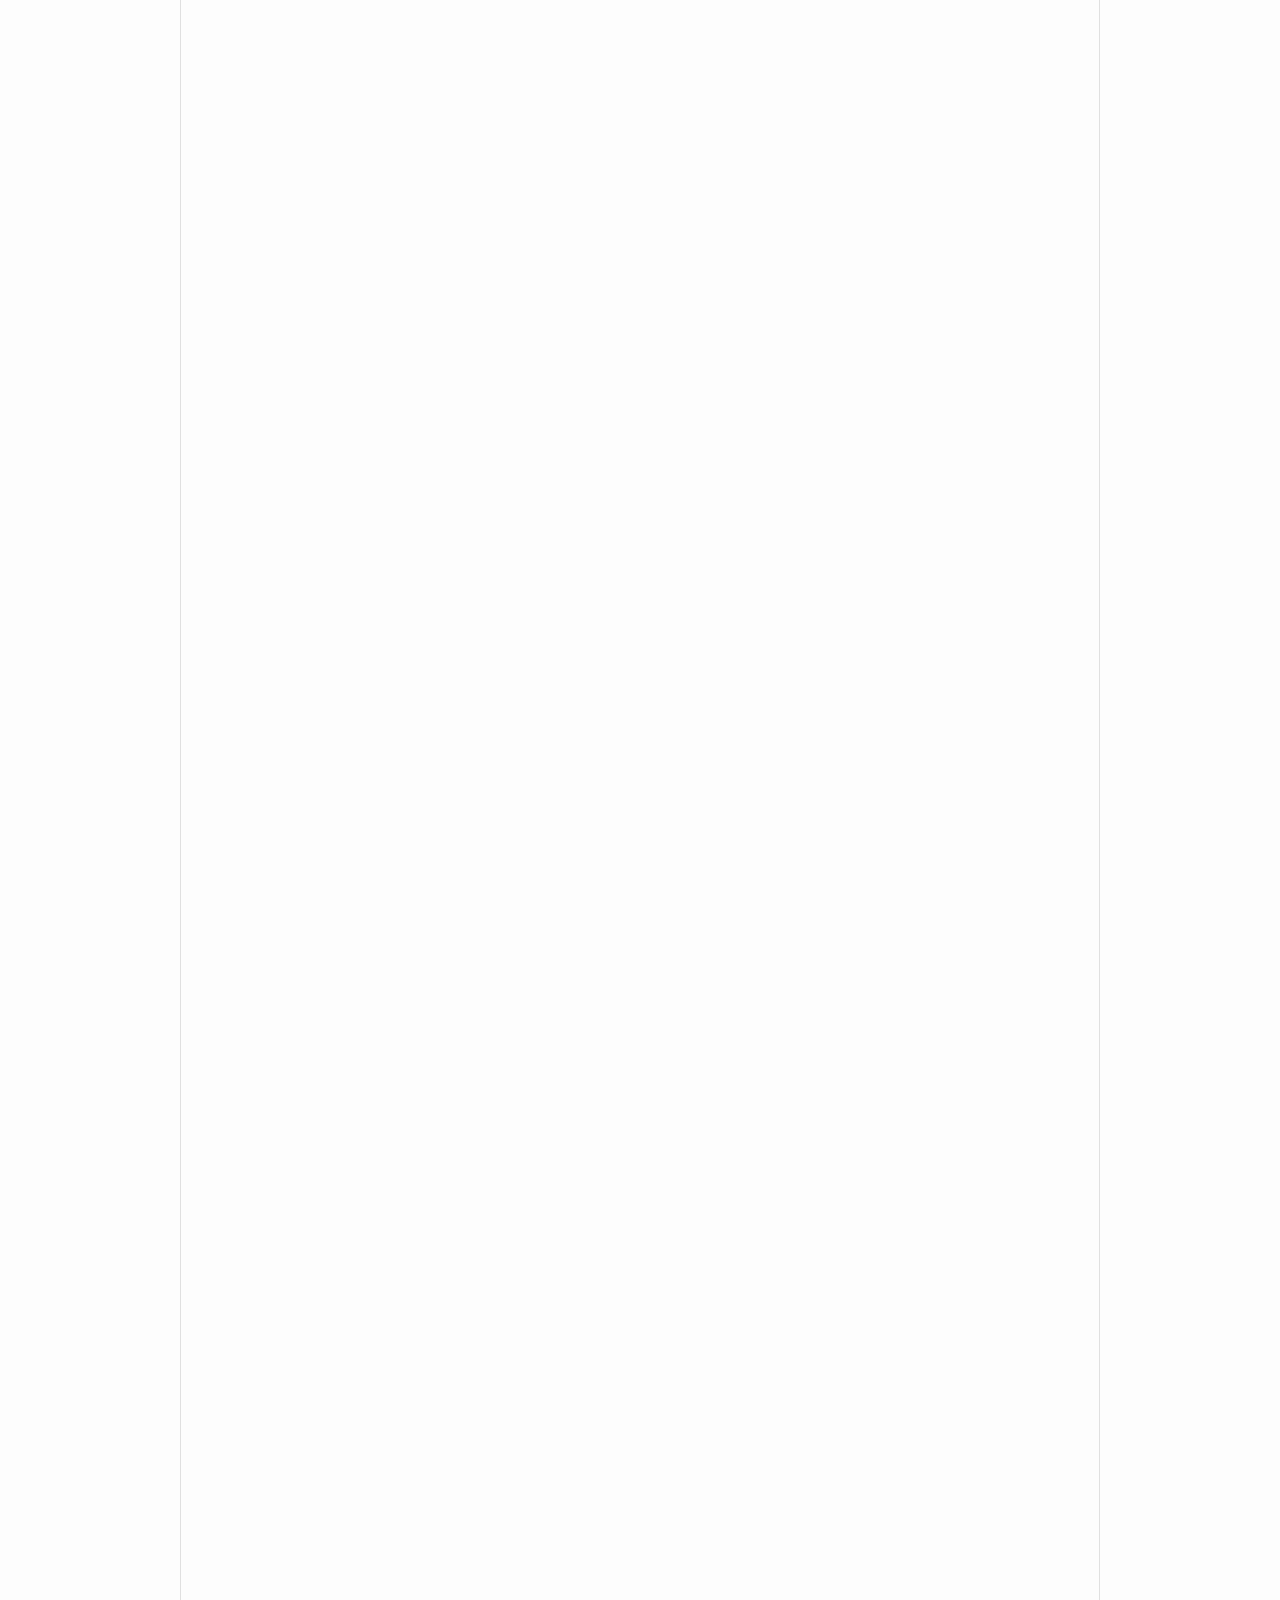
==== commit 99a63bd0: "Add files via upload" ====
--- a/index.html
+++ b/index.html
@@ -9,6 +9,8 @@
 </head>
 <body>
 
+  <canvas id="confetti-canvas"></canvas>
+  
 <nav>
   <a class="nav-logo" href="index.html">✦ My Portfolio</a>
 
@@ -20,6 +22,9 @@
     <a href="Entry-4.html">Entry 4</a>
     <a href="Entry-5.html">Entry 5</a>
     <a href="Entry-6.html">Entry 6</a>
+    <a href="Entry-7.html">Entry 7</a>
+    <a href="Entry-8.html">Entry 8</a>
+    <a href="Entry-9.html">Entry 9</a>
   </div>
 </nav>
 
@@ -32,80 +37,209 @@
   </div>
 
   <div class="entries-grid">
-    <div class="entry-card" onclick="showPage('Entry-1.html')">
-      <div class="card-thumb c1">
-        <img src="Budapest.png" alt="Summer Highlights">
-      </div>
-      <div class="card-arrow">→</div>
-      <div class="card-body">
-        <div class="card-number">Entry #1</div>
-        <div class="card-title">Summer Updates</div>
-        <div class="card-desc">3 summer highlights, 1 lowlight & its solution.</div>
-      </div>
-    </div>
-
-    <div class="entry-card" onclick="showPage('Entry-2.html')">
-      <div class="card-thumb c2">
-        <img src="Research.png" alt="Research">
-      </div>
-      <div class="card-arrow">→</div>
-      <div class="card-body">
-        <div class="card-number">Entry #2</div>
-        <div class="card-title">Research Task</div>
-        <div class="card-desc">A deep dive into an interesting topic of my choice.</div>
-      </div>
-    </div>
-
-    <div class="entry-card" onclick="showPage('Entry-3.html')">
-      <div class="card-thumb c3">
-        <img src="Airfare.png" alt="Airfare Interview">
-      </div>
-      <div class="card-arrow">→</div>
-      <div class="card-body">
-        <div class="card-number">Entry #3</div>
-        <div class="card-title">Airfare Interview</div>
-        <div class="card-desc">Interview questions answered by a classmate.</div>
-      </div>
-    </div>
-
-    <div class="entry-card" onclick="showPage('Entry-4.html')">
-      <div class="card-thumb c4">
-        <img src="Story.png" alt="Story Writing">
-      </div>
-      <div class="card-arrow" style="color:var(--muted)">✕</div>
-      <div class="card-body">
-        <div class="card-number">Entry #4</div>
-        <div class="card-title strikethrough">Story Writing</div>
-        <div class="card-desc" style="color:#c97e7e">This entry was cancelled.</div>
-      </div>
-    </div>
-
-    <div class="entry-card" onclick="showPage('Entry-5.html')">
-      <div class="card-thumb c5">
-        <img src="Music.png" alt="Best Music of 2025">
-      </div>
-      <div class="card-arrow">→</div>
-      <div class="card-body">
-        <div class="card-number">Entry #5</div>
-        <div class="card-title">Best Music of 2025</div>
-        <div class="card-desc">Exploring Pitchfork's top albums & best moments of 2025.</div>
-      </div>
-    </div>
-
-    <div class="entry-card" onclick="showPage('Entry-6.html')">
-      <div class="card-thumb c6">
-        <img src="Australia.png" alt="Social Media Ban">
-      </div>
-      <div class="card-arrow">→</div>
-      <div class="card-body">
-        <div class="card-number">Entry #6</div>
-        <div class="card-title">Social Media Ban in AUS</div>
-        <div class="card-desc">Reflections on Australia's ban on social media for under-16s.</div>
-      </div>
-    </div>
-  </div>
-
-  <footer>My Portfolio · <span id="year"></span></footer>
+
+  <div class="entry-card" onclick="showPage('Entry-1.html')">
+    <div class="card-thumb c1"><img src="Budapest.png" alt="Summer Highlights"></div>
+    <div class="card-arrow">→</div>
+    <div class="card-body">
+      <div class="card-number">Entry #1</div>
+      <div class="card-title">Summer Updates</div>
+      <div class="card-desc">3 summer highlights, 1 lowlight & its solution.</div>
+    </div>
+  </div>
+
+  <div class="entry-card" onclick="showPage('Entry-2.html')">
+    <div class="card-thumb c2"><img src="Research.png" alt="Research"></div>
+    <div class="card-arrow">→</div>
+    <div class="card-body">
+      <div class="card-number">Entry #2</div>
+      <div class="card-title">Research Task</div>
+      <div class="card-desc">A deep dive into an interesting topic of my choice.</div>
+    </div>
+  </div>
+
+  <div class="entry-card" onclick="showPage('Entry-3.html')">
+    <div class="card-thumb c3"><img src="Airfare.png" alt="Airfare Interview"></div>
+    <div class="card-arrow">→</div>
+    <div class="card-body">
+      <div class="card-number">Entry #3</div>
+      <div class="card-title">Airfare Interview</div>
+      <div class="card-desc">Interview questions answered by a classmate.</div>
+    </div>
+  </div>
+
+  <div class="entry-card" onclick="showPage('Entry-4.html')">
+    <div class="card-thumb c4"><img src="Story.png" alt="Story Writing"></div>
+    <div class="card-arrow">→</div>
+    <div class="card-body">
+      <div class="card-number">Entry #4</div>
+      <div class="card-title">Story</div>
+      <div class="card-desc">A event in my childhood.</div>
+    </div>
+  </div>
+
+  <div class="entry-card" onclick="showPage('Entry-5.html')">
+    <div class="card-thumb c5"><img src="Music.png" alt="Best Music of 2025"></div>
+    <div class="card-arrow">→</div>
+    <div class="card-body">
+      <div class="card-number">Entry #5</div>
+      <div class="card-title">Best Music of 2025</div>
+      <div class="card-desc">Exploring Pitchfork's top albums & best moments of 2025.</div>
+    </div>
+  </div>
+
+  <div class="entry-card" onclick="showPage('Entry-6.html')">
+    <div class="card-thumb c6"><img src="Australia.png" alt="Social Media Ban"></div>
+    <div class="card-arrow">→</div>
+    <div class="card-body">
+      <div class="card-number">Entry #6</div>
+      <div class="card-title">Social Media Ban in AUS</div>
+      <div class="card-desc">Reflections on Australia's ban on social media for under-16s.</div>
+    </div>
+  </div>
+
+  <div class="entry-card" onclick="showPage('Entry-7.html')">
+    <div class="card-thumb c7"><img src="Future.png" alt="Future Predictions"></div>
+    <div class="card-arrow">→</div>
+    <div class="card-body">
+      <div class="card-number">Entry #7</div>
+      <div class="card-title">Future Predictions</div>
+      <div class="card-desc">Use the future perfect and future continuous.</div>
+    </div>
+  </div>
+
+  <div class="entry-card" onclick="showPage('Entry-8.html')">
+    <div class="card-thumb c8"><img src="Mystery.png" alt="Entry 8"></div>
+    <div class="card-arrow">→</div>
+    <div class="card-body">
+      <div class="card-number">Entry #8</div>
+      <div class="card-title">Murder Mystery</div>
+      <div class="card-desc">Who killed Joel Arnheim?!</div>
+    </div>
+  </div>
+
+  <div class="entry-card" onclick="showPage('Entry-9.html')">
+    <div class="card-thumb c9"><img src="Soccer.jpeg" alt="Entry 9"></div>
+    <div class="card-arrow">→</div>
+    <div class="card-body">
+      <div class="card-number">Entry #9</div>
+      <div class="card-title">Freestyle</div>
+      <div class="card-desc">The Legends of Soccer</div>
+    </div>
+  </div>
+
+  <div class="entry-card" onclick="showPage('source directory.html')">
+    <div class="card-thumb c9"><img src="Source.jpg" alt="Source directory"></div>
+    <div class="card-arrow">→</div>
+    <div class="card-body">
+      <div class="card-number">Source Directory</div>
+    </div>
+  </div>
+
+</div>
+  
+
+    
+
+
+  <div class="portfolio-scroll">
+    <strong>If you like to scroll down, you can use this one or just click above on the Navigation to go from Site to Site.</strong>
+    <br>
+    <br>
+
+    <div class="entry-section" id="entry-1">
+      <div class="entry-section-bar">
+        <span class="entry-section-num">01</span>
+        <span class="entry-section-title">Summer Updates</span>
+        <a class="entry-section-link" href="Entry-1.html" target="_blank">Open page ↗</a>
+      </div>
+      <iframe class="entry-frame" src="Entry-1.html" loading="lazy" title="Entry 1 – Summer Updates"></iframe>
+    </div>
+
+    <div class="entry-section" id="entry-2">
+      <div class="entry-section-bar">
+        <span class="entry-section-num">02</span>
+        <span class="entry-section-title">Research Task</span>
+        <a class="entry-section-link" href="Entry-2.html" target="_blank">Open page ↗</a>
+      </div>
+      <iframe class="entry-frame" src="Entry-2.html" loading="lazy" title="Entry 2 – Research Task"></iframe>
+    </div>
+
+    <div class="entry-section" id="entry-3">
+      <div class="entry-section-bar">
+        <span class="entry-section-num">03</span>
+        <span class="entry-section-title">Airfare Interview</span>
+        <a class="entry-section-link" href="Entry-3.html" target="_blank">Open page ↗</a>
+      </div>
+      <iframe class="entry-frame" src="Entry-3.html" loading="lazy" title="Entry 3 – Airfare Interview"></iframe>
+    </div>
+
+    <div class="entry-section" id="entry-4">
+      <div class="entry-section-bar">
+        <span class="entry-section-num">04</span>
+        <span class="entry-section-title">Story</span>
+        <a class="entry-section-link" href="Entry-4.html" target="_blank">Open page ↗</a>
+      </div>
+      <iframe class="entry-frame" src="Entry-4.html" loading="lazy" title="Entry 4 – Story"></iframe>
+    </div>
+
+    <div class="entry-section" id="entry-5">
+      <div class="entry-section-bar">
+        <span class="entry-section-num">05</span>
+        <span class="entry-section-title">Best Music of 2025</span>
+        <a class="entry-section-link" href="Entry-5.html" target="_blank">Open page ↗</a>
+      </div>
+      <iframe class="entry-frame" src="Entry-5.html" loading="lazy" title="Entry 5 – Best Music of 2025"></iframe>
+    </div>
+
+    <div class="entry-section" id="entry-6">
+      <div class="entry-section-bar">
+        <span class="entry-section-num">06</span>
+        <span class="entry-section-title">Social Media Ban in AUS</span>
+        <a class="entry-section-link" href="Entry-6.html" target="_blank">Open page ↗</a>
+      </div>
+      <iframe class="entry-frame" src="Entry-6.html" loading="lazy" title="Entry 6 – Social Media Ban in AUS"></iframe>
+    </div>
+
+    <div class="entry-section" id="entry-7">
+      <div class="entry-section-bar">
+        <span class="entry-section-num">07</span>
+        <span class="entry-section-title">Future Predictions</span>
+        <a class="entry-section-link" href="Entry-7.html" target="_blank">Open page ↗</a>
+      </div>
+      <iframe class="entry-frame" src="Entry-7.html" loading="lazy" title="Entry 7 – Future Predictions"></iframe>
+    </div>
+
+    <div class="entry-section" id="entry-8">
+      <div class="entry-section-bar">
+        <span class="entry-section-num">08</span>
+        <span class="entry-section-title">Murder Mystery</span>
+        <a class="entry-section-link" href="Entry-8.html" target="_blank">Open page ↗</a>
+      </div>
+      <iframe class="entry-frame" src="Entry-8.html" loading="lazy" title="Entry 8 – Murder Mystery"></iframe>
+    </div>
+
+    <div class="entry-section" id="entry-9">
+      <div class="entry-section-bar">
+        <span class="entry-section-num">09</span>
+        <span class="entry-section-title">Freestyle</span>
+        <a class="entry-section-link" href="Entry-9.html" target="_blank">Open page ↗</a>
+      </div>
+      <iframe class="entry-frame" src="Entry-9.html" loading="lazy" title="Entry 9 – Freestyle"></iframe>
+    </div>
+
+    <div class="entry-section" id="source-directory">
+      <div class="entry-section-bar">
+        <span class="entry-section-num">✦</span>
+        <span class="entry-section-title">Source Directory</span>
+        <a class="entry-section-link" href="source directory.html" target="_blank">Open page ↗</a>
+      </div>
+      <iframe class="entry-frame" src="source directory.html" loading="lazy" title="Source Directory"></iframe>
+    </div>
+
+  </div>
+
+<footer>My Portfolio · <span id="year"></span> · <button class="source-btn" onclick="window.location.href='source directory.html'">Source directory</button></footer>
 </div>
 
 <script>
@@ -123,6 +257,83 @@
   function showPage(page) {
   window.location.href = page;
   }
+
+  // Embed each entry page inline and auto-size its iframe (PDF-style scroll)
+  document.querySelectorAll('.entry-frame').forEach(frame => {
+    frame.addEventListener('load', () => {
+      try {
+        const doc = frame.contentWindow.document;
+
+        // hide the nested page's own nav/footer/back-buttons so it reads as one continuous page
+        const nav = doc.querySelector('nav'); if (nav) nav.style.display = 'none';
+        const navRow = doc.querySelector('.nav-row'); if (navRow) navRow.style.display = 'none';
+        const foot = doc.querySelector('footer'); if (foot) foot.style.display = 'none';
+        const entryPage = doc.querySelector('.entry-page'); if (entryPage) entryPage.style.paddingTop = '24px';
+
+        const resize = () => { frame.style.height = doc.documentElement.scrollHeight + 'px'; };
+        resize();
+        setTimeout(resize, 400);
+        setTimeout(resize, 1200);
+        new ResizeObserver(resize).observe(doc.body);
+      } catch (e) {
+        frame.style.height = '900px';
+      }
+    });
+  });
+
+  const canvas = document.getElementById('confetti-canvas');
+const ctx = canvas.getContext('2d');
+let particles = [];
+
+function resizeCanvas() {
+    canvas.width = window.innerWidth;
+    canvas.height = window.innerHeight;
+}
+window.addEventListener('resize', resizeCanvas);
+resizeCanvas();
+
+// Funktion für den automatischen Plopp
+function popConfetti() {
+    for (let i = 0; i < 120; i++) {
+        const angle = Math.random() * Math.PI * 2;
+        const speed = Math.random() * 15 + 5;
+        particles.push({
+            x: canvas.width / 2,  // Start in der Bildschirmmitte (X)
+            y: canvas.height / 2, // Start in der Bildschirmmitte (Y)
+            dx: Math.cos(angle) * speed,
+            dy: Math.sin(angle) * speed,
+            size: Math.random() * 6 + 4,
+            color: `hsl(${Math.random() * 360}, 100%, 60%)`,
+            drag: 0.95,
+            gravity: 0.2
+        });
+    }
+}
+
+function updateConfetti() {
+    ctx.clearRect(0, 0, canvas.width, canvas.height);
+    particles.forEach((p, i) => {
+        p.dx *= p.drag; 
+        p.dy *= p.drag; 
+        p.dy += p.gravity;
+        p.x += p.dx; 
+        p.y += p.dy;
+        
+        ctx.fillStyle = p.color;
+        ctx.fillRect(p.x, p.y, p.size, p.size);
+        
+        if (p.y > canvas.height) particles.splice(i, 1);
+    });
+    requestAnimationFrame(updateConfetti);
+}
+
+// Startet den Effekt automatisch beim Laden der Seite
+window.onload = () => {
+    popConfetti();
+    updateConfetti();
+};
+
+
 </script>
 </body>
 </html>
--- a/style.css
+++ b/style.css
@@ -21,7 +21,7 @@
     /* NAV */
     nav {
       position: fixed; top: 0; left: 0; right: 0; z-index: 100;
-      background: #523602;
+      background: #825c14;
       backdrop-filter: blur(12px);
       border-bottom: 1px solid var(--border);
       display: flex; align-items: center; justify-content: space-between;
@@ -197,7 +197,7 @@
 
     /* LOWLIGHT */
     .lowlight-box {
-      background: #523602;
+      background: #896115;
       border: 1px solid #4a1a1a; border-radius: 12px; padding: 24px; margin-top: 24px;
     }
     .lowlight-box .label {
@@ -224,7 +224,6 @@
       border-radius: 12px; padding: 24px; margin-bottom: 16px;
     }
     .content-block h3 {
-      font-family: 'Playfair Display', serif;
       font-size: 1.15rem; margin-bottom: 10px; color: var(--accent);
     }
     .content-block p {
@@ -297,22 +296,7 @@
       .interview-item { grid-template-columns: 1fr; }
     }
 
-    /* CANCELLED BADGE */
-    .cancelled-badge {
-      display: inline-flex; align-items: center; gap: 6px;
-      background: #2a1a1a; border: 1px solid #4a2a2a;
-      color: #c97e7e; font-size: 0.75rem; letter-spacing: 0.08em;
-      text-transform: uppercase; padding: 5px 14px; border-radius: 20px;
-      margin-bottom: 20px;
-    }
-    .strikethrough { text-decoration: line-through; opacity: 0.5; }
-    .cancelled-note {
-      background: var(--card); border: 1px solid var(--border);
-      border-radius: 12px; padding: 24px; text-align: center;
-      color: var(--muted); font-size: 0.9rem;
-    }
-    .cancelled-note .big { font-size: 2.5rem; margin-bottom: 12px; }
-
+   
     /* TAGS */
     .tag {
       display: inline-block; background: rgba(232,201,126,0.1);
@@ -361,4 +345,218 @@
   align-items: center;
   justify-content: center;
   background-color: #f0f0f0; /* grauer Hintergrund, falls Bild fehlt */
+}
+
+.nav-row {
+  display: flex;
+  justify-content: space-between;
+  align-items: center;
+  width: 100%;
+}
+
+.entry-content { max-width: 720px; margin: 0 auto; padding: 40px; }
+
+.section-label {
+    display: flex; align-items: center; gap: 10px; margin-bottom: 20px; margin-top: 40px;
+  }
+  .section-label:first-child { margin-top: 0; }
+  .section-label .dot { width: 8px; height: 8px; border-radius: 50%; background: var(--accent); flex-shrink: 0; }
+  .section-label h2 { font-family: 'DM Serif Display', serif; font-size: 1.35rem; }
+  .section-label .badge {
+    margin-left: auto; background: var(--accent-light); color: var(--accent);
+    font-size: 0.68rem; font-weight: 500; padding: 3px 10px; border-radius: 100px;
+    letter-spacing: 0.06em; text-transform: uppercase; white-space: nowrap;
+  }
+
+  .music-item {
+    display: flex; gap: 16px; padding: 16px; background: var(--white);
+    border: 1px solid var(--border); border-radius: 10px; margin-bottom: 12px;
+    align-items: flex-start;
+  }
+
+  .music-rank {
+    font-family: 'DM Serif Display', serif; font-size: 1.5rem; color: var(--border);
+    min-width: 36px; text-align: center; line-height: 1;
+  }
+  .music-info { flex: 1; }
+  .music-info strong { display: block; font-size: 0.92rem; margin-bottom: 3px; }
+  .music-info span { font-size: 0.8rem; color: var(--muted); }
+
+
+  /* ===== ENTRY 7 — PREDICTIONS ===== */
+.prediction-grid { display: grid; gap: 16px; margin: 24px 0; }
+.prediction-card {
+  background: var(--card); border: 1px solid var(--border); border-radius: 12px;
+  padding: 22px; display: flex; gap: 16px; align-items: flex-start;
+  transition: border-color .2s, transform .2s;
+}
+.prediction-card:hover { border-color: var(--accent); transform: translateY(-2px); }
+.prediction-icon { font-size: 1.8rem; flex-shrink: 0; line-height: 1; }
+.prediction-card h3 {font-size: 1.05rem; margin-bottom: 6px; color: var(--text); }
+.prediction-card p { font-size: 0.88rem; color: var(--muted); line-height: 1.75; }
+
+.reflection-box {
+  background: linear-gradient(135deg, #896115, #5e3f0d);
+  border-radius: 12px; padding: 26px; margin-top: 28px; color: #fff;
+}
+.reflection-box .label { font-size: 0.7rem; letter-spacing: .12em; text-transform: uppercase; opacity: .85; margin-bottom: 8px; font-weight: 600; }
+.reflection-box p { font-size: 0.92rem; line-height: 1.8; }
+
+/* ===== ENTRY 8 — MURDER MYSTERY ===== */
+.suspect-grid { display: grid; grid-template-columns: repeat(auto-fit, minmax(150px, 1fr)); gap: 14px; margin: 20px 0 28px; }
+.suspect-card { background: var(--card); border: 1px solid var(--border); border-radius: 12px; padding: 18px 14px; text-align: center; transition: border-color .2s; }
+.suspect-card:hover { border-color: var(--accent); }
+.suspect-avatar {
+  width: 54px; height: 54px; border-radius: 50%; background: var(--surface);
+  border: 1px solid var(--border); display: flex; align-items: center; justify-content: center;
+  font-size: 1.4rem; margin: 0 auto 10px;
+}
+.suspect-name { font-weight: 600; font-size: 0.85rem; margin-bottom: 4px; }
+.suspect-alibi { font-size: 0.76rem; color: var(--muted); line-height: 1.55; }
+
+.reveal-box { background: #3a1414; border: 1px solid #6b1f1f; border-radius: 12px; padding: 24px; margin-top: 12px; }
+.reveal-box .label { font-size: 0.7rem; letter-spacing: .12em; text-transform: uppercase; color: #ff9d9d; margin-bottom: 8px; font-weight: 600; }
+.reveal-box p { font-size: 0.9rem; line-height: 1.8; color: #f3dcdc; }
+.reveal-box strong { color: #ffb3b3; }
+
+/* ===== ENTRY 9 — FREESTYLE ===== */
+.entry-hero-img { width: 100%; max-height: 320px; object-fit: cover; border-radius: var(--radius); border: 1px solid var(--border); display: block; margin: 8px 0 28px; }
+.compare-grid { display: grid; grid-template-columns: 1fr 1fr; gap: 18px; margin: 24px 0; }
+.compare-card { background: var(--card); border: 1px solid var(--border); border-radius: 12px; padding: 22px; }
+.compare-card .era { font-size: 0.7rem; letter-spacing: .12em; text-transform: uppercase; color: var(--accent); margin-bottom: 8px; font-weight: 600; }
+.compare-card h3 {font-size: 1.1rem; margin-bottom: 10px; }
+.compare-card p { font-size: 0.86rem; color: var(--muted); line-height: 1.75; }
+@media (max-width: 680px) { .compare-grid { grid-template-columns: 1fr; } }
+
+/* ===== HOME — CONTINUOUS SCROLL ===== */
+.portfolio-scroll { max-width: 1000px; margin: 0 auto; padding: 0 40px 60px; }
+.entry-section { margin-bottom: 56px; scroll-margin-top: 90px; }
+.entry-section-bar {
+  display: flex; align-items: center; gap: 14px; margin-bottom: 14px;
+  padding-bottom: 10px; border-bottom: 1px solid var(--border);
+}
+.entry-section-num {font-size: 1.3rem; color: var(--accent); font-weight: 700; }
+.entry-section-title { font-size: 0.95rem; font-weight: 600; color: var(--text); flex: 1; }
+.entry-section-link {
+  font-size: 0.76rem; color: var(--accent); text-decoration: none;
+  border: 1px solid var(--border); padding: 5px 12px; border-radius: 20px; transition: .2s; white-space: nowrap;
+}
+.entry-section-link:hover { background: var(--accent); color: #fff; border-color: var(--accent); }
+.entry-frame { width: 100%; border: 1px solid var(--border); border-radius: var(--radius); display: block; background: var(--surface); min-height: 300px; }
+@media (max-width: 680px) {
+  .portfolio-scroll { padding: 0 20px 40px; }
+  .entry-section-title { font-size: 0.85rem; }
+}
+
+/* ===== SOURCE DIRECTORY ===== */
+.source-grid { display: grid; grid-template-columns: repeat(auto-fill, minmax(220px, 1fr)); gap: 18px; margin: 24px 0 40px; }
+.source-card { background: var(--card); border: 1px solid var(--border); border-radius: 12px; overflow: hidden; }
+.source-thumb { width: 100%; height: 140px; object-fit: cover; display: block; background: var(--surface); }
+.source-info { padding: 14px; }
+.source-info .used-in { font-size: 0.66rem; letter-spacing: .08em; text-transform: uppercase; color: var(--accent); margin-bottom: 4px; font-weight: 600; }
+.source-info .filename { font-size: 0.85rem; font-weight: 600; margin-bottom: 6px; word-break: break-all; }
+.source-info .src-line { font-size: 0.78rem; color: var(--muted); }
+.source-info .src-line a { color: var(--accent); }
+
+
+/* ===== ENTRY 1 — SUMMER UPDATES ===== */
+.highlight-img-placeholder img { width: 100%; height: 100%; object-fit: cover; display: block; }
+.entry-page h2.accent1, .entry-page h2.accent2 {
+  font-family: 'Playfair Display', serif; font-size: 1.3rem; margin: 32px 0 16px;
+  display: flex; align-items: center; gap: 10px;
+}
+.entry-page h2.accent1 { color: var(--accent); }
+.entry-page h2.accent2 { color: #e2734a; }
+.dest-tags { margin: 14px 0 4px; }
+
+/* ===== ENTRY 2 — IDIOMS ===== */
+.idiom-head { display: flex; align-items: center; gap: 12px; margin-bottom: 10px; }
+.idiom-num {
+  width: 36px; height: 36px; border-radius: 50%; background: var(--accent); color: #fff;
+  display: flex; align-items: center; justify-content: center; font-family: 'Playfair Display', serif;
+  font-weight: 700; flex-shrink: 0; font-size: 0.95rem;
+}
+.idiom-head h3 { margin-bottom: 0; }
+.idiom-detail { margin-top: 10px; }
+.idiom-detail-label {
+  display: block; font-size: 0.7rem; font-weight: 700; letter-spacing: .06em;
+  text-transform: uppercase; color: var(--accent); margin-bottom: 4px;
+}
+.idiom-detail p { font-size: 0.88rem; color: var(--muted); line-height: 1.75; margin: 0; }
+
+/* ===== ENTRY 4 — STORY (cancelled note) ===== */
+.entry-title.strikethrough {
+  text-decoration: line-through; text-decoration-color: var(--accent);
+  text-decoration-thickness: 3px; opacity: .55;
+}
+.cancelled-note {
+  background: var(--card); border: 2px dashed var(--border); border-radius: 12px;
+  padding: 32px; position: relative; overflow: hidden;
+}
+.cancelled-note .big { font-size: 2.6rem; margin-bottom: 14px; opacity: .75; }
+.cancelled-note p { font-size: 0.92rem; color: var(--muted); line-height: 1.85; }
+.cancelled-note::before {
+  content: 'MEMORY FILE'; position: absolute; top: 18px; right: -38px;
+  background: var(--accent); color: #fff; font-size: 0.62rem; font-weight: 700;
+  letter-spacing: .1em; padding: 4px 44px; transform: rotate(35deg);
+  box-shadow: 0 2px 6px rgba(0,0,0,.15);
+}
+
+/* ===== ENTRY 5 — MUSIC hover ===== */
+.music-item { transition: transform .2s, border-color .2s; }
+.music-item:hover { transform: translateX(4px); border-color: var(--accent); }
+
+/* ===== HERO IMAGE — CONTAIN VARIANT (for non-banner images) ===== */
+.entry-hero-frame {
+  width: 100%; max-height: 280px; border-radius: var(--radius);
+  border: 1px solid var(--border); background: var(--card);
+  display: flex; align-items: center; justify-content: center;
+  overflow: hidden; margin: 8px 0 28px; padding: 20px;
+}
+.entry-hero-frame img { max-width: 100%; max-height: 240px; object-fit: contain; display: block; }
+
+/* ===== FOOTER — SOURCE DIRECTORY AS BUTTON (showPage-style nav) ===== */
+.source-btn {
+  background: none; border: none; font-family: inherit; cursor: pointer;
+  color: var(--accent); font-size: 0.78rem; padding: 0;
+}
+.source-btn:hover { text-decoration: underline; }
+
+
+#confetti-canvas {
+    position: fixed;
+    top: 0;
+    left: 0;
+    width: 100%;
+    height: 100%;
+    pointer-events: none; /* Klicks gehen durch das Canvas durch */
+    z-index: 9999;        /* Immer ganz oben */
+}
+
+
+#random-car {
+    position: fixed;
+    /* Startet weit außerhalb des Bildschirms */
+    left: -200px;
+    /* Eine zufällige Höhe wird per JavaScript gesetzt */
+    top: 50%; 
+    font-size: 4rem; /* Größe des Autos */
+    z-index: 9998; /* Hinter dem Banner, aber vor dem Inhalt */
+    pointer-events: none; /* Klicks gehen durch */
+    
+    /* Die Animation wird per JS aktiviert */
+    transition: transform 0s linear;
+}
+
+/* Klasse für die Fahrt nach RECHTS */
+#random-car.drive-right {
+    transform: translateX(calc(100vw + 400px));
+}
+
+/* Klasse für die Fahrt nach LINKS */
+#random-car.drive-left {
+    /* Startposition für Fahrt nach links muss rechts sein */
+    left: auto;
+    right: -200px;
+    transform: translateX(calc(-100vw - 400px)) scaleX(-1); /* Fährt nach links und wird gespiegelt */
 }
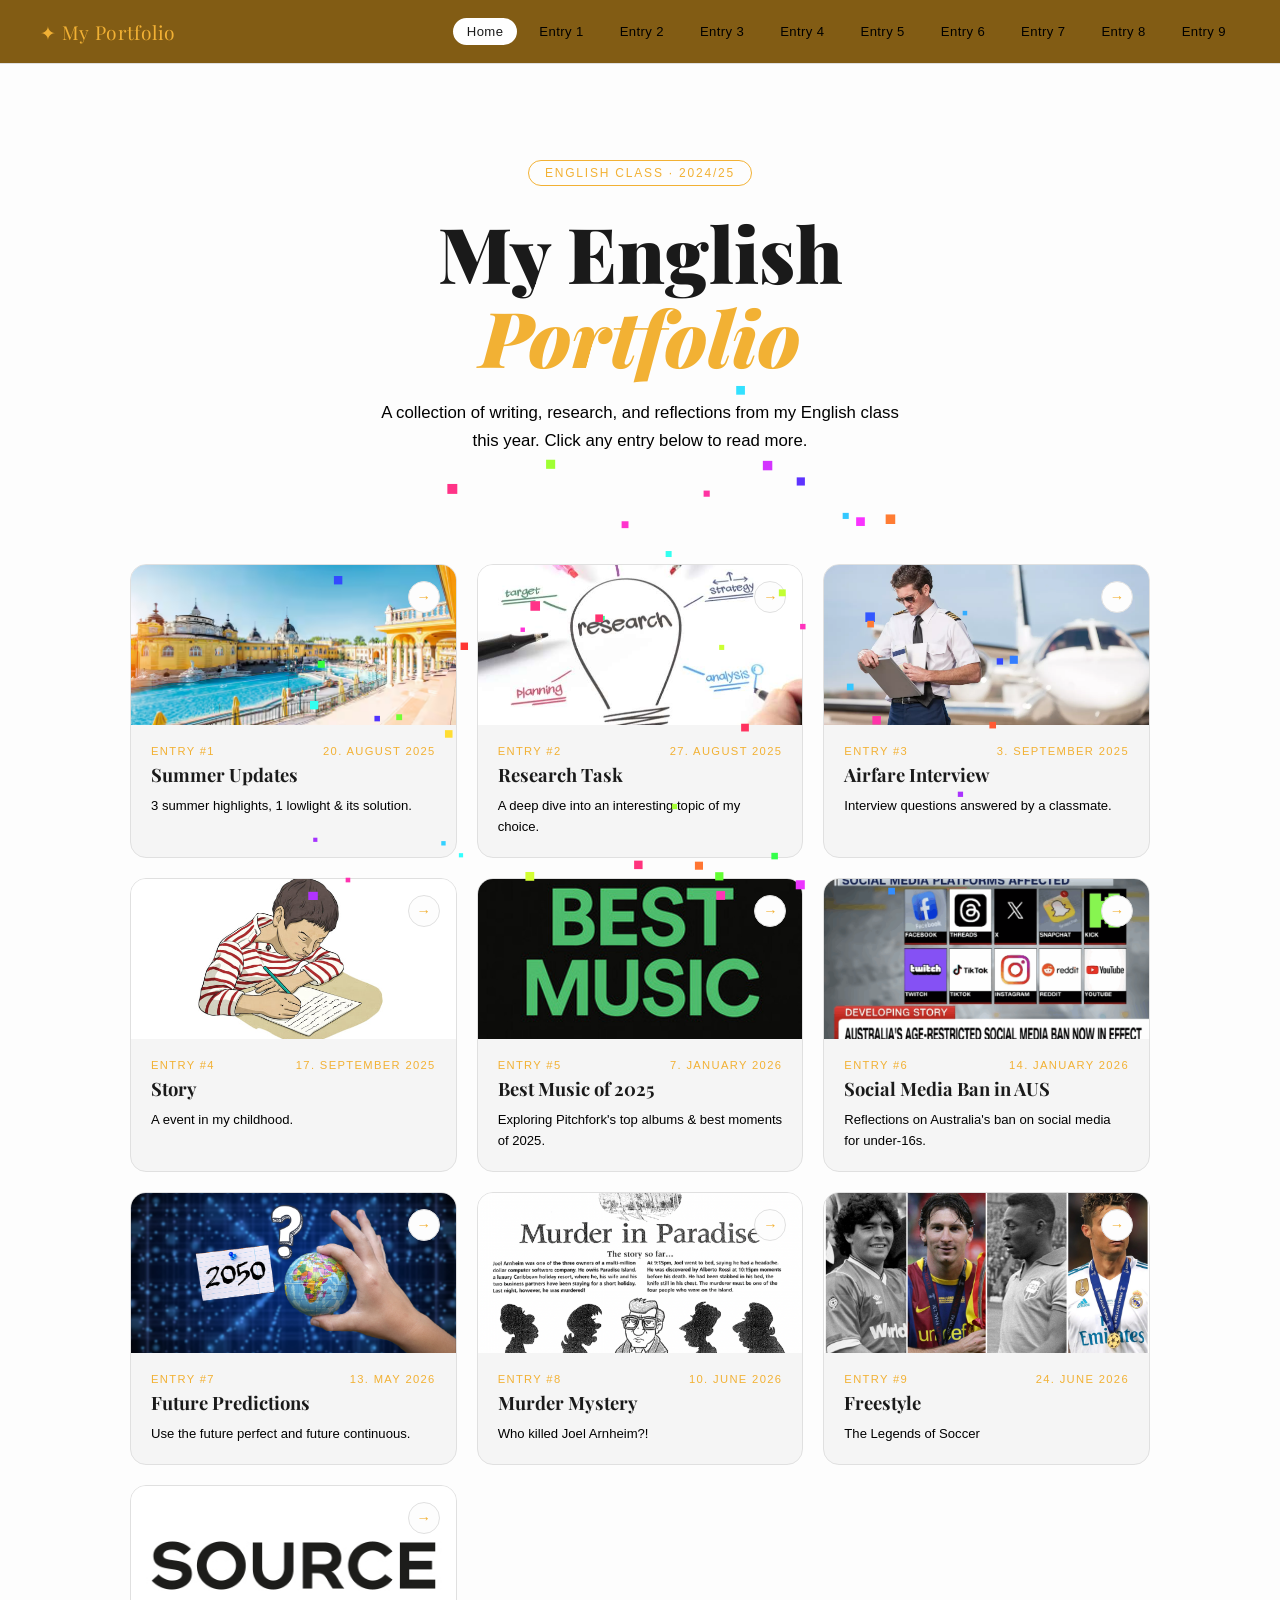
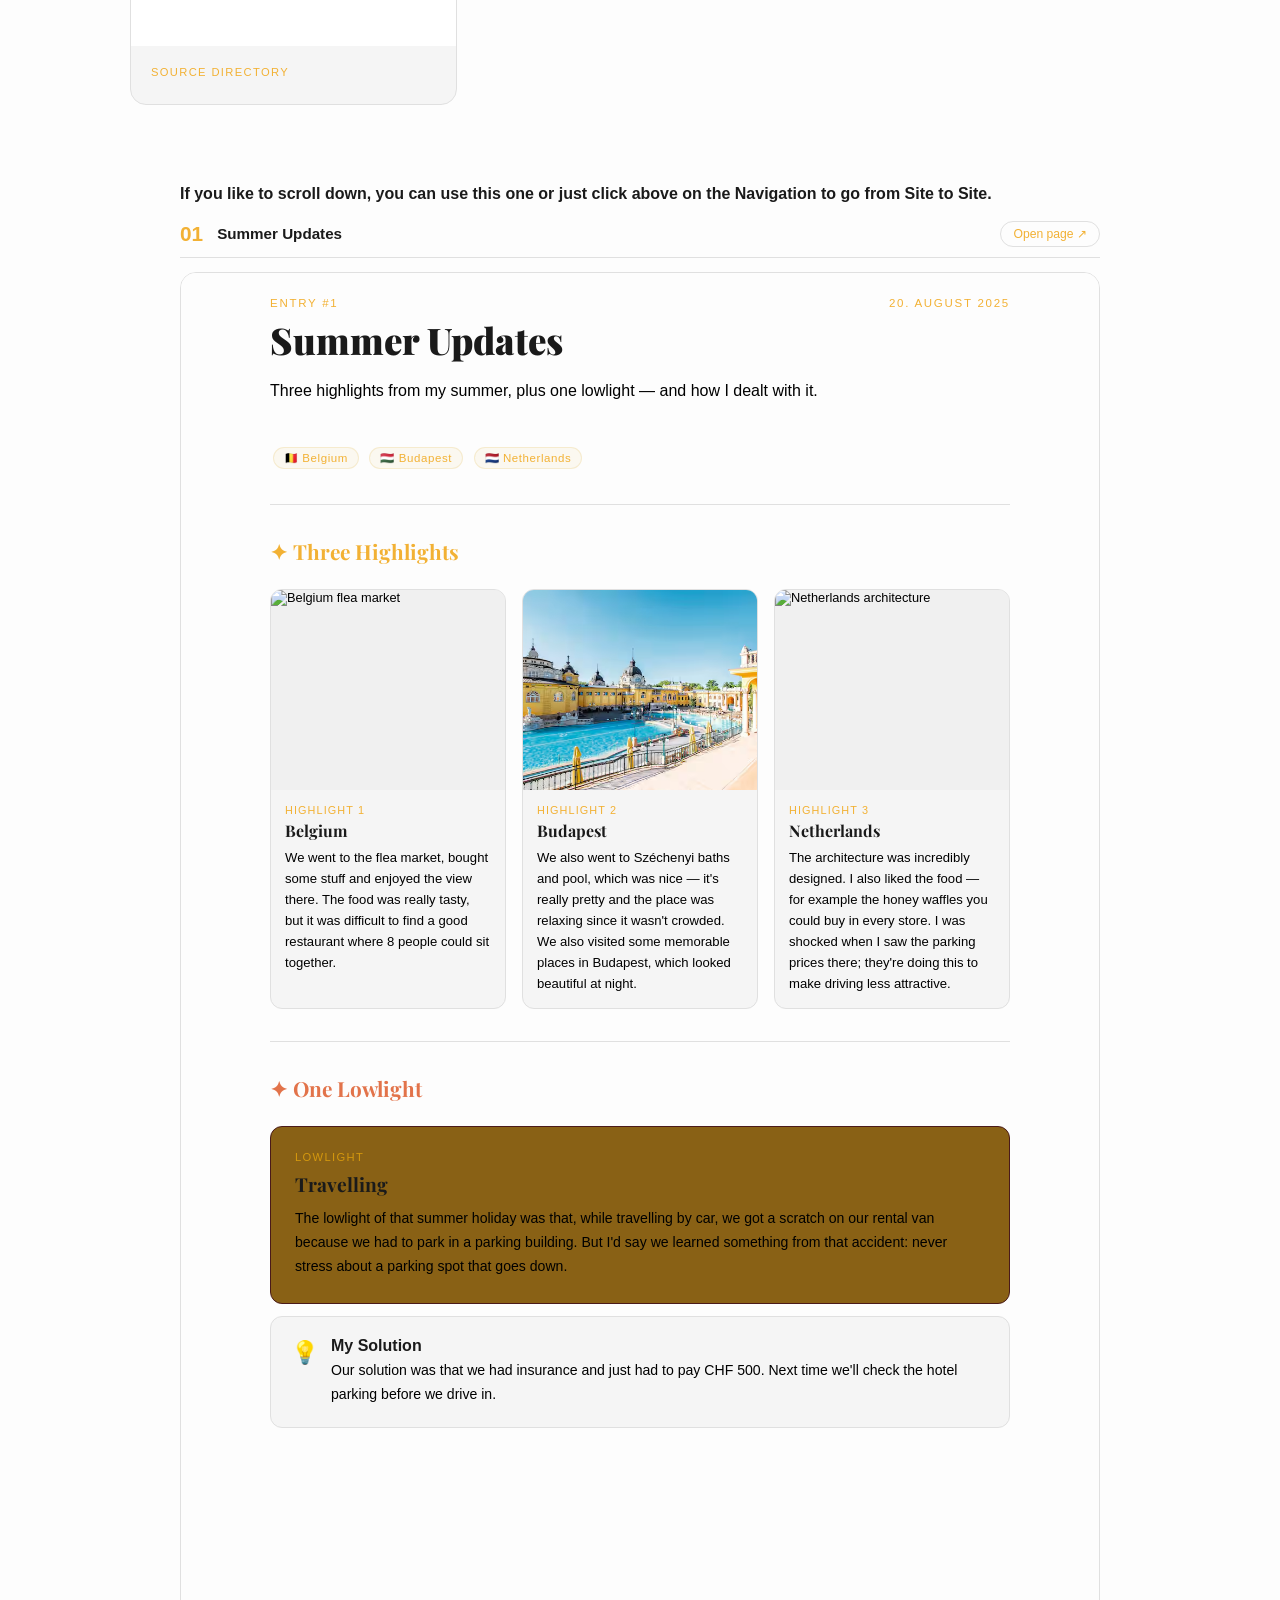
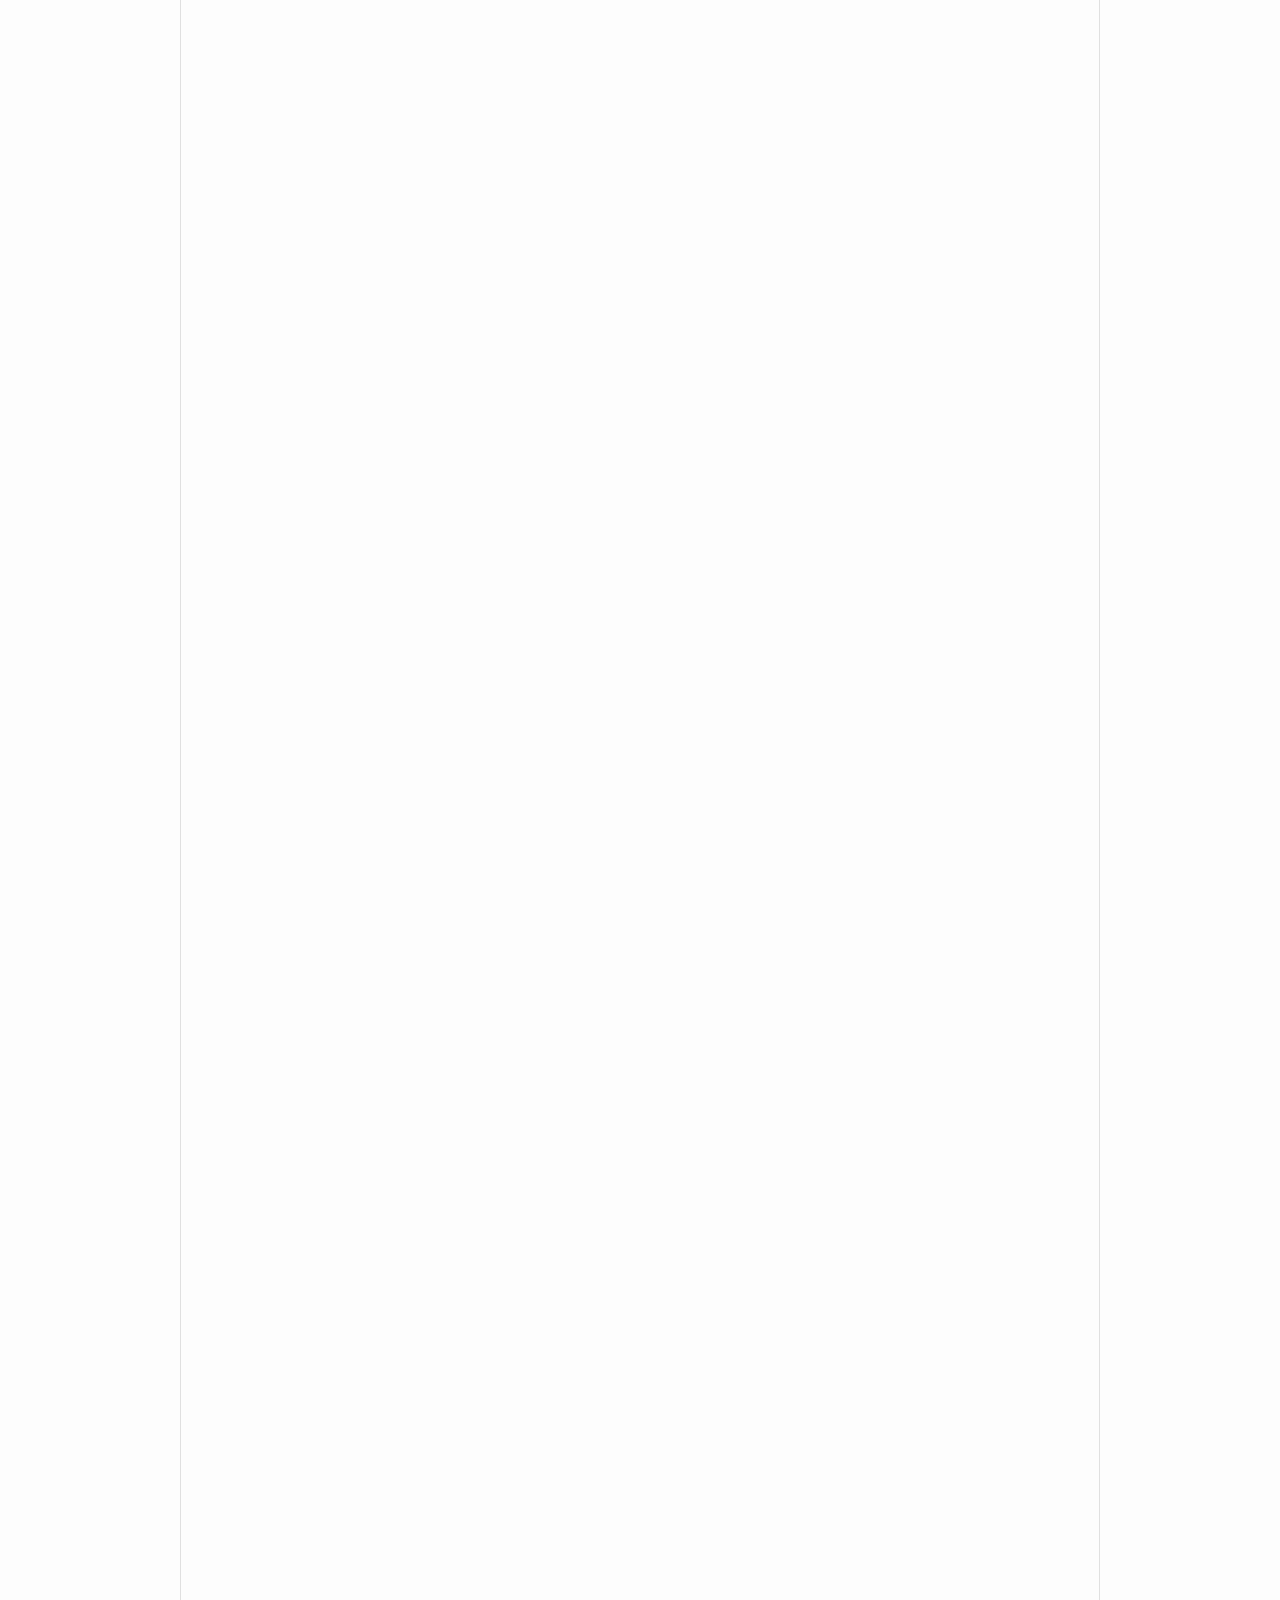
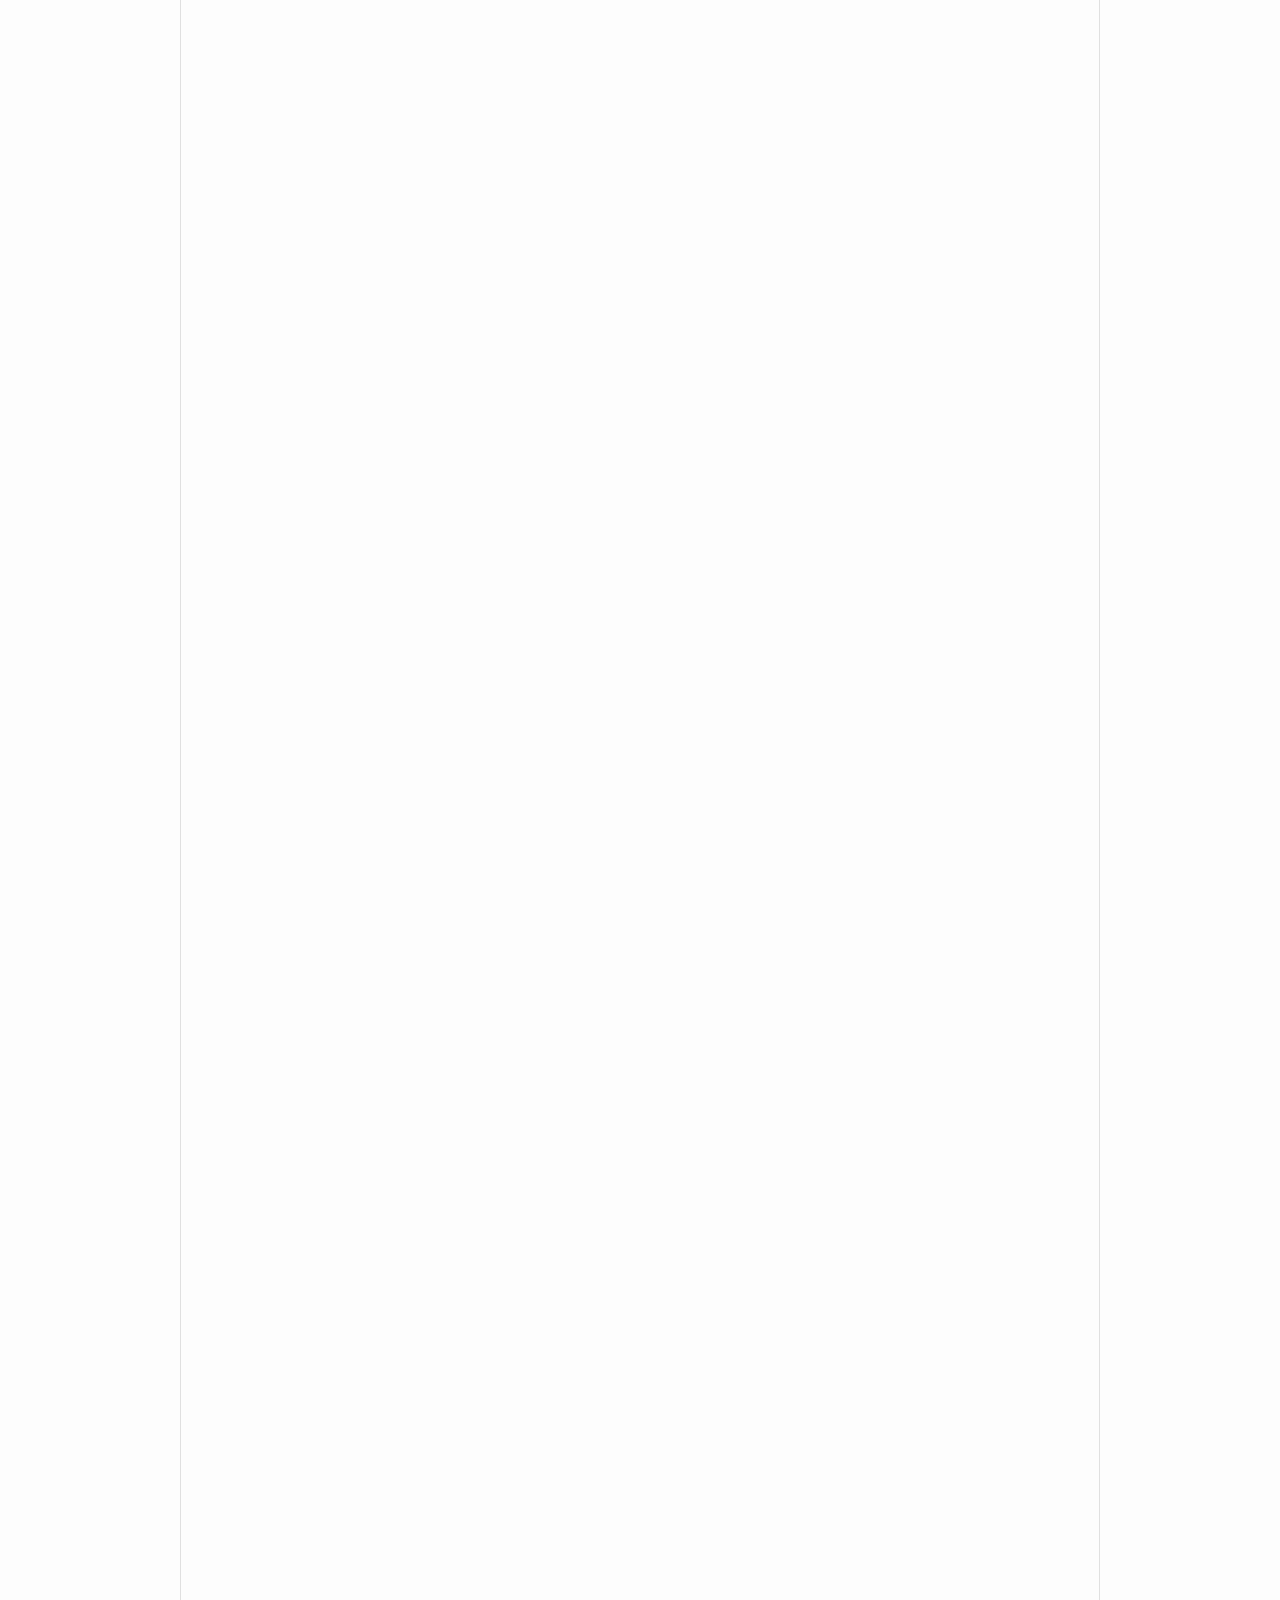
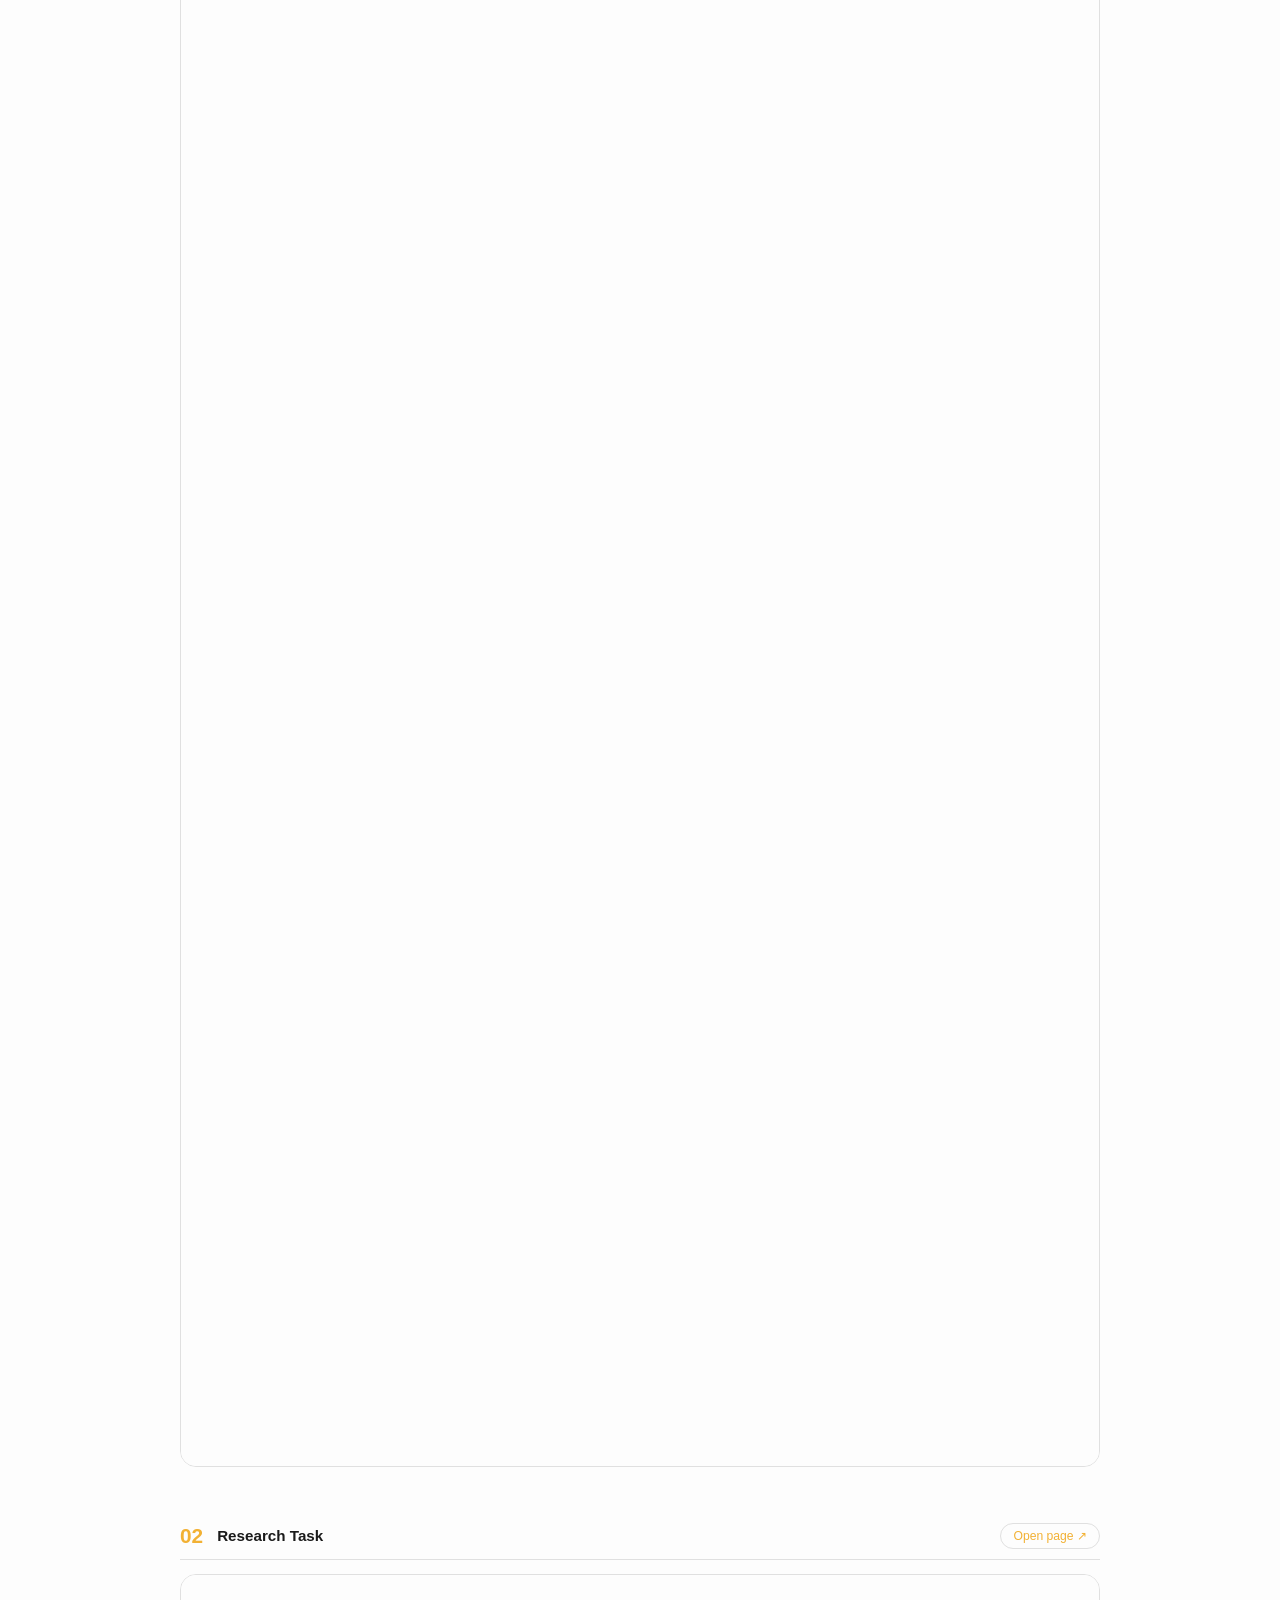
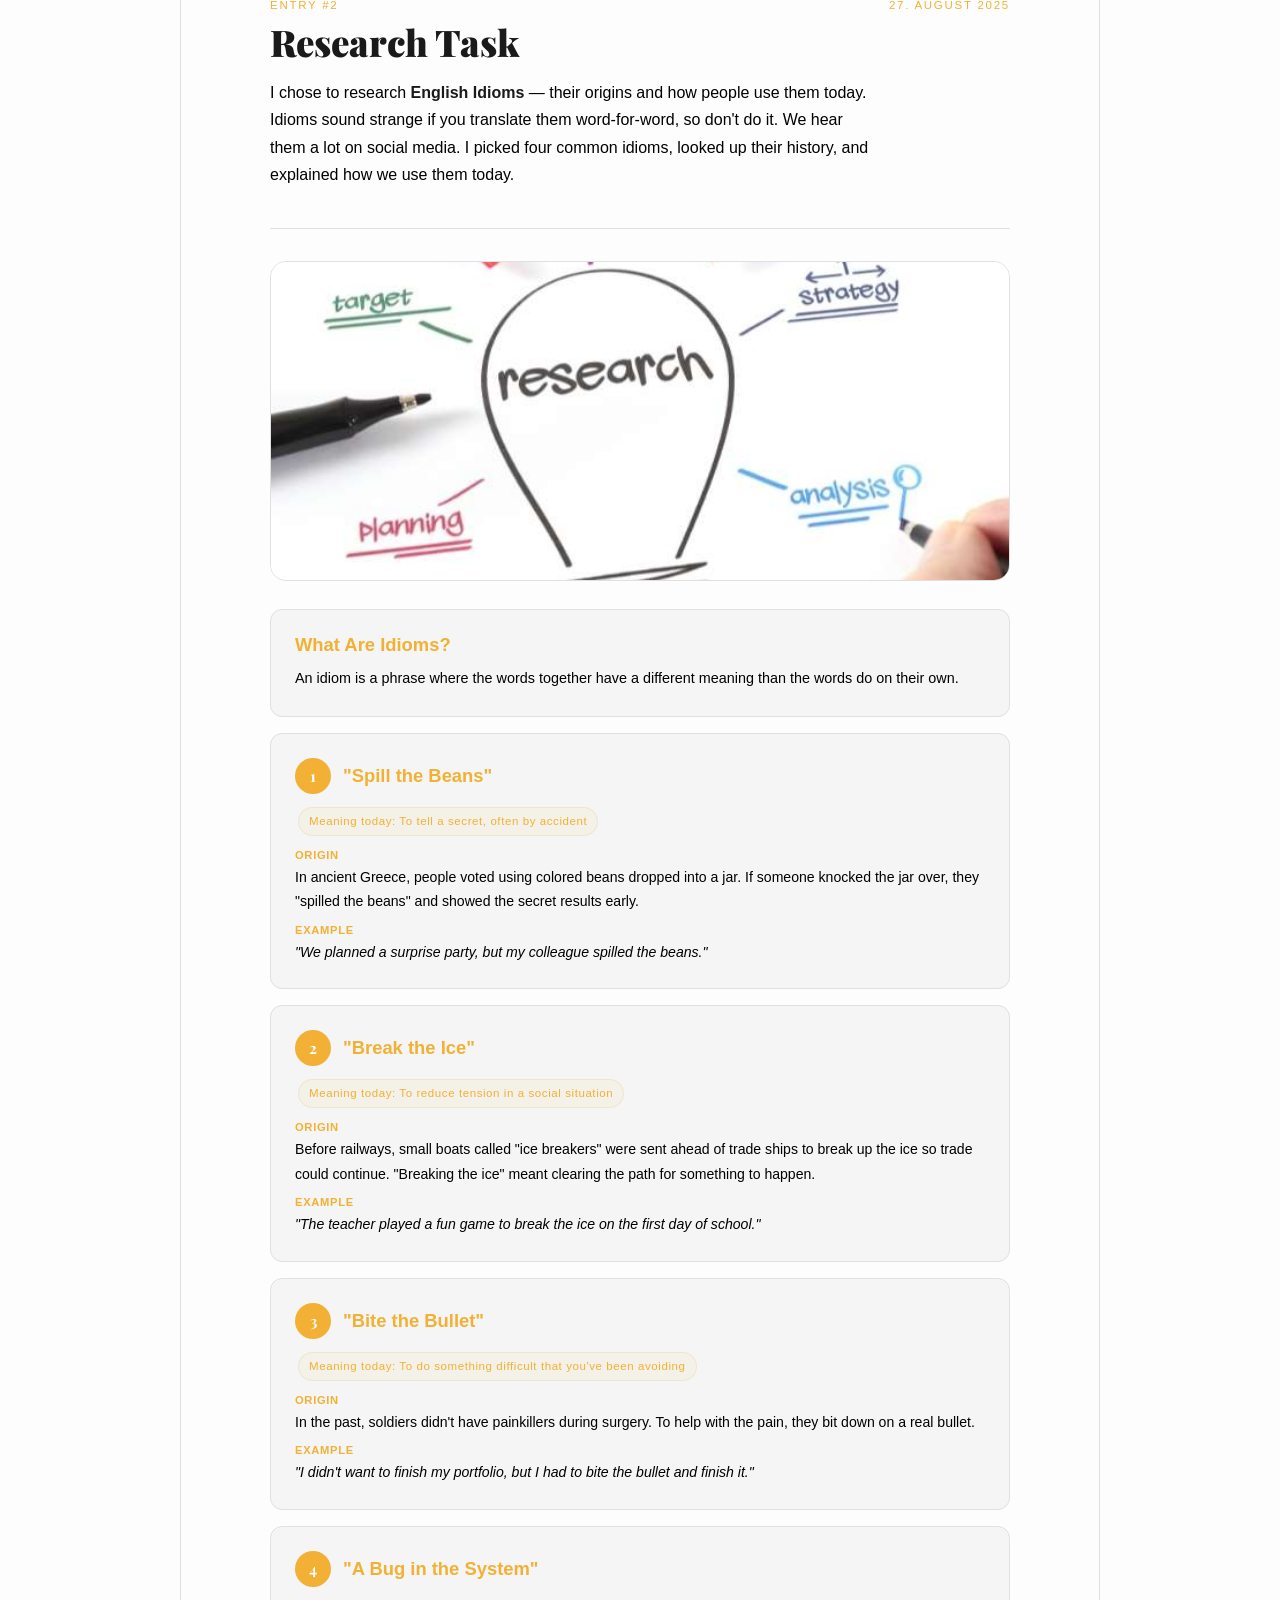
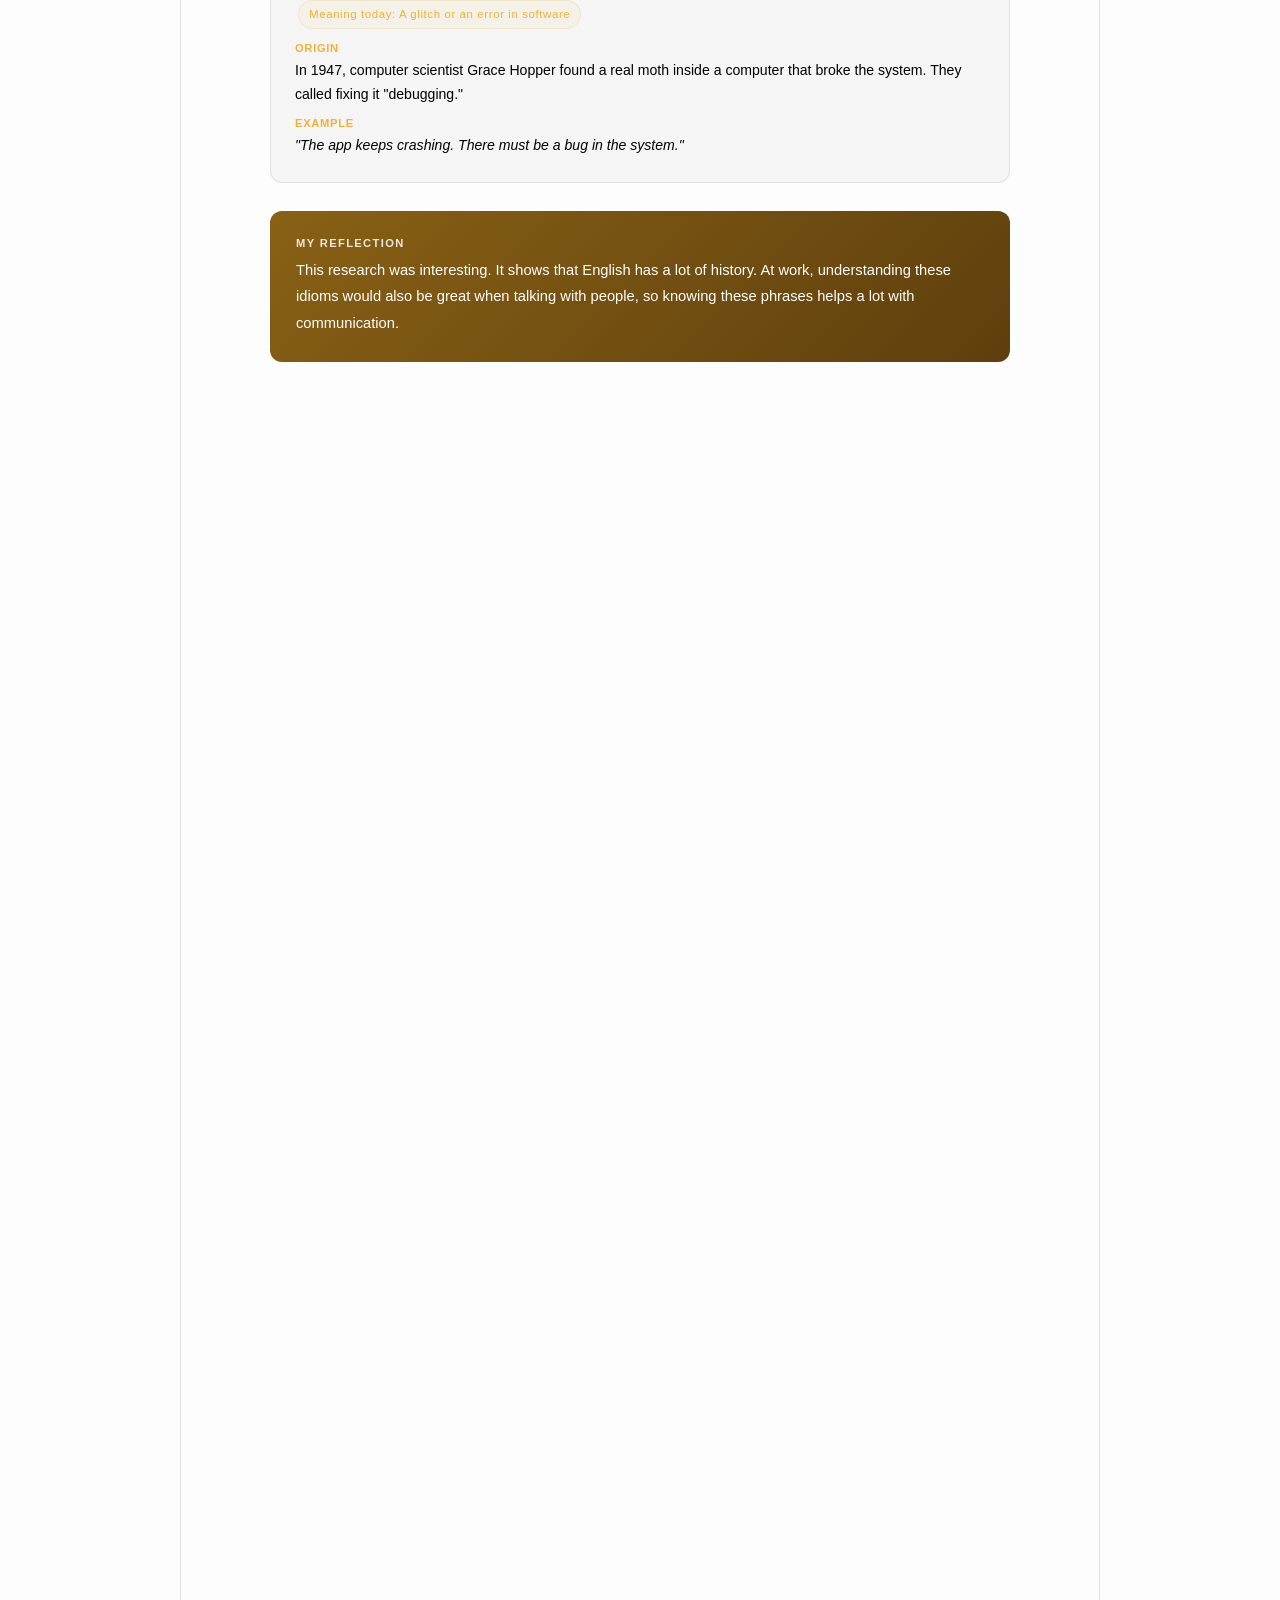
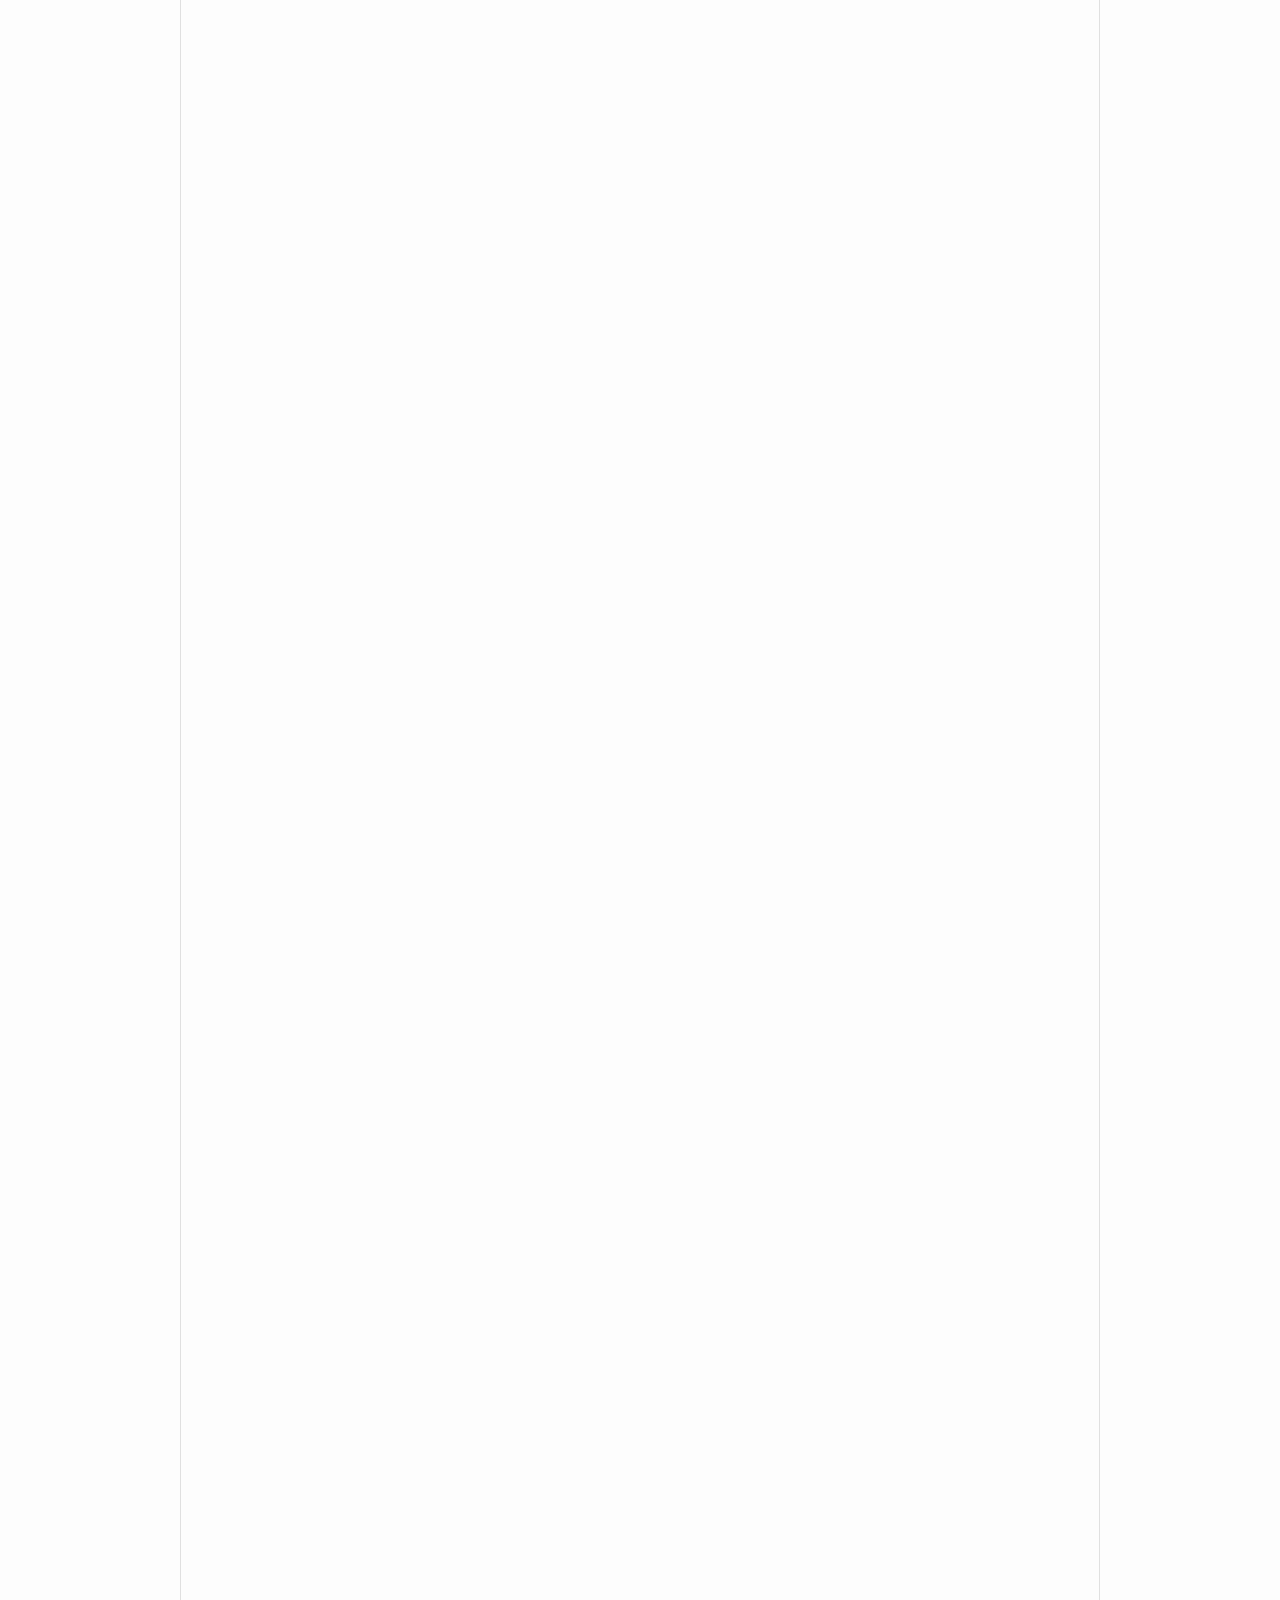
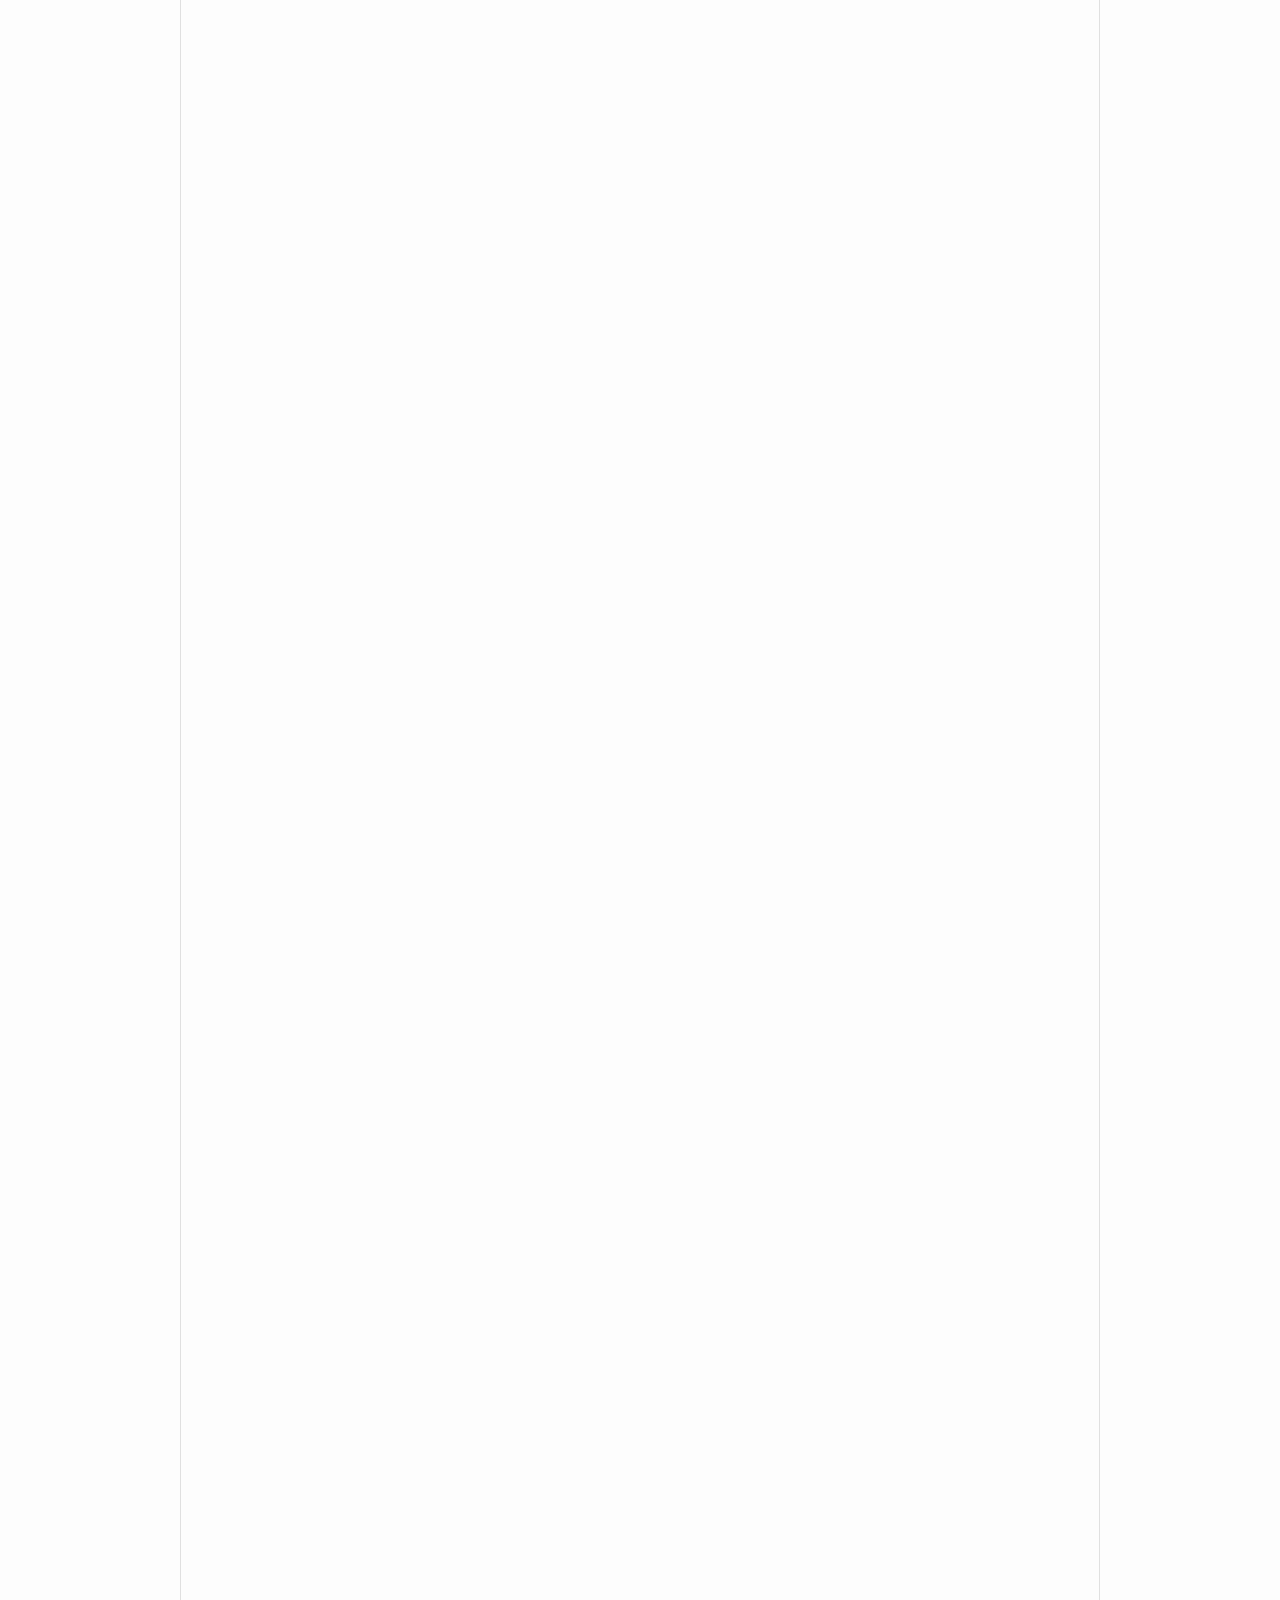
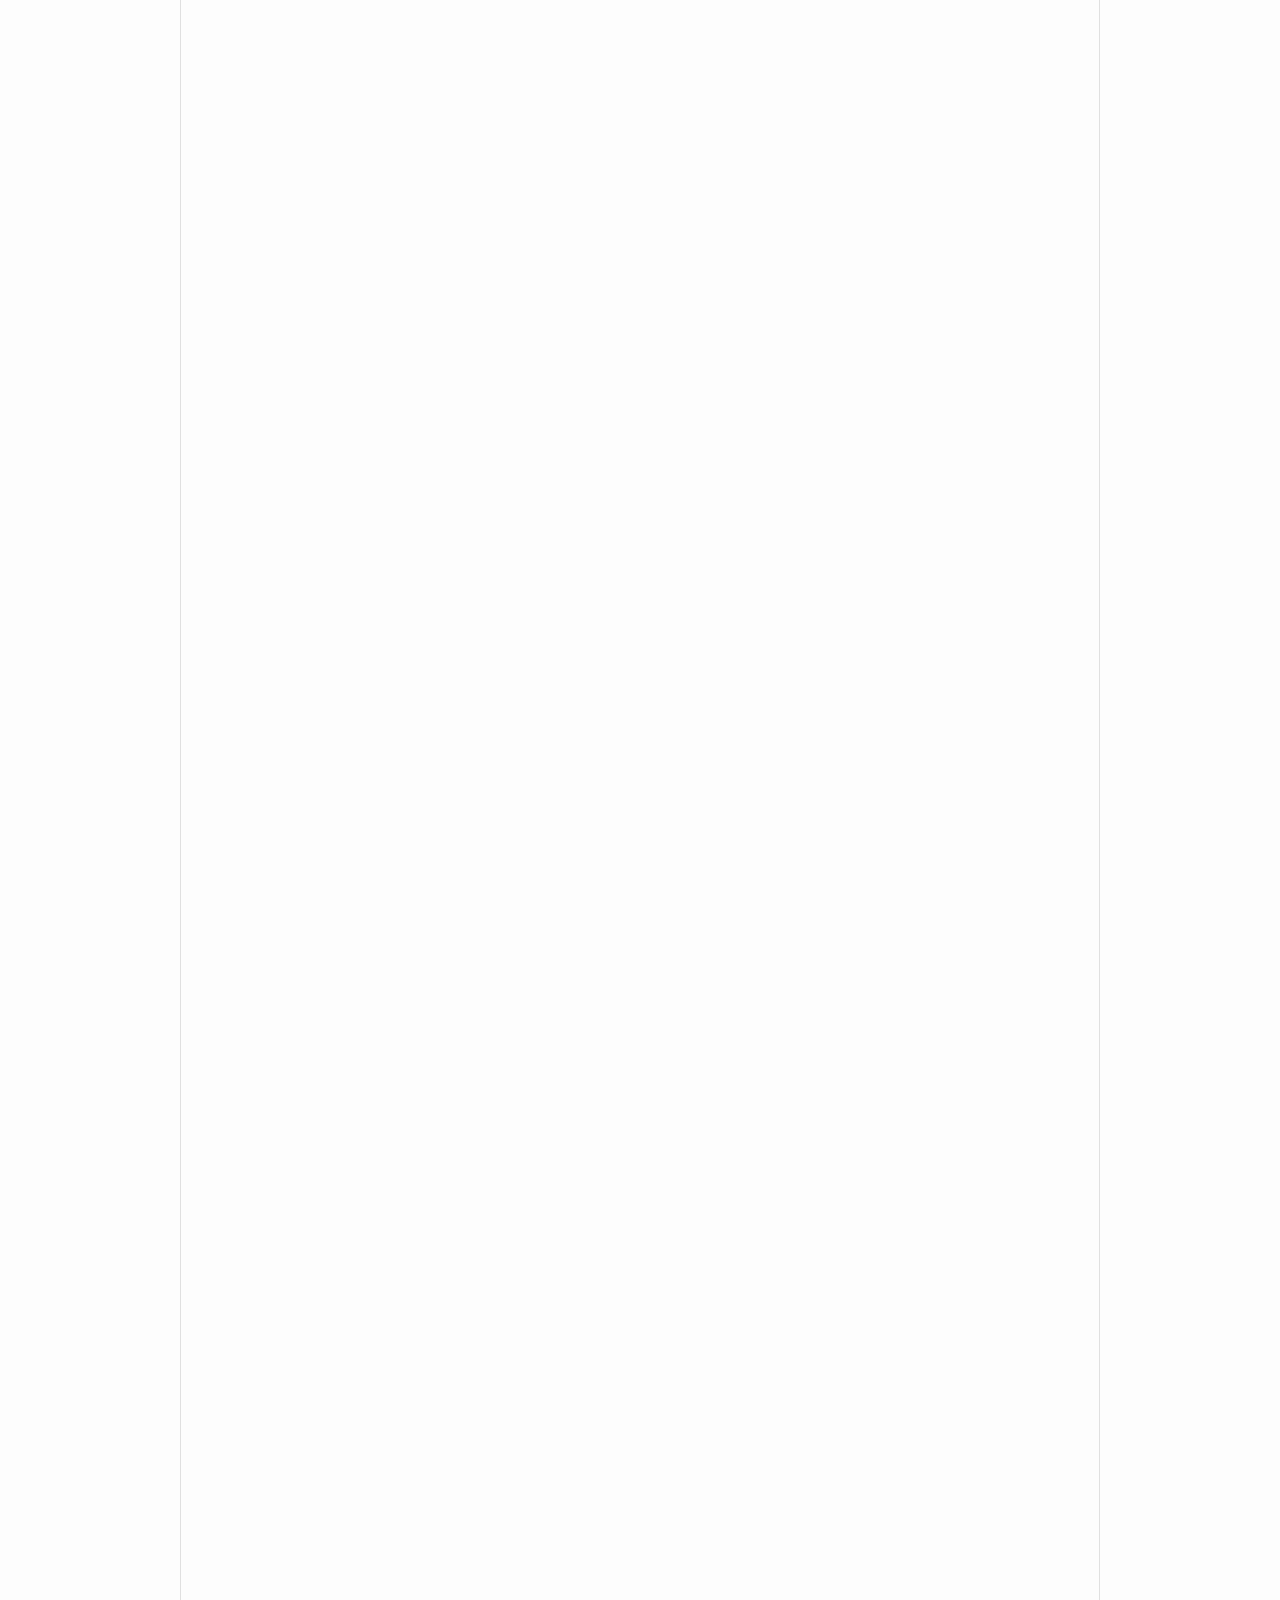
==== commit 070dbbe5: "Add files via upload" ====
--- a/index.html
+++ b/index.html
@@ -42,7 +42,10 @@
     <div class="card-thumb c1"><img src="Budapest.png" alt="Summer Highlights"></div>
     <div class="card-arrow">→</div>
     <div class="card-body">
+      <div class="nav-row">
       <div class="card-number">Entry #1</div>
+      <div class="card-number">20. August 2025</div>
+      </div>
       <div class="card-title">Summer Updates</div>
       <div class="card-desc">3 summer highlights, 1 lowlight & its solution.</div>
     </div>
@@ -52,7 +55,10 @@
     <div class="card-thumb c2"><img src="Research.png" alt="Research"></div>
     <div class="card-arrow">→</div>
     <div class="card-body">
+      <div class="nav-row">
       <div class="card-number">Entry #2</div>
+      <div class="card-number">27. August 2025</div>
+      </div>
       <div class="card-title">Research Task</div>
       <div class="card-desc">A deep dive into an interesting topic of my choice.</div>
     </div>
@@ -62,7 +68,10 @@
     <div class="card-thumb c3"><img src="Airfare.png" alt="Airfare Interview"></div>
     <div class="card-arrow">→</div>
     <div class="card-body">
+      <div class="nav-row">
       <div class="card-number">Entry #3</div>
+      <div class="card-number">3. September 2025</div>
+      </div>
       <div class="card-title">Airfare Interview</div>
       <div class="card-desc">Interview questions answered by a classmate.</div>
     </div>
@@ -72,7 +81,10 @@
     <div class="card-thumb c4"><img src="Story.png" alt="Story Writing"></div>
     <div class="card-arrow">→</div>
     <div class="card-body">
+      <div class="nav-row">
       <div class="card-number">Entry #4</div>
+      <div class="card-number">17. September 2025</div>
+      </div>
       <div class="card-title">Story</div>
       <div class="card-desc">A event in my childhood.</div>
     </div>
@@ -82,7 +94,10 @@
     <div class="card-thumb c5"><img src="Music.png" alt="Best Music of 2025"></div>
     <div class="card-arrow">→</div>
     <div class="card-body">
+      <div class="nav-row">
       <div class="card-number">Entry #5</div>
+      <div class="card-number">7. January 2026</div>
+      </div>
       <div class="card-title">Best Music of 2025</div>
       <div class="card-desc">Exploring Pitchfork's top albums & best moments of 2025.</div>
     </div>
@@ -92,7 +107,10 @@
     <div class="card-thumb c6"><img src="Australia.png" alt="Social Media Ban"></div>
     <div class="card-arrow">→</div>
     <div class="card-body">
+      <div class="nav-row">
       <div class="card-number">Entry #6</div>
+      <div class="card-number">14. January 2026</div>
+      </div>
       <div class="card-title">Social Media Ban in AUS</div>
       <div class="card-desc">Reflections on Australia's ban on social media for under-16s.</div>
     </div>
@@ -102,7 +120,10 @@
     <div class="card-thumb c7"><img src="Future.png" alt="Future Predictions"></div>
     <div class="card-arrow">→</div>
     <div class="card-body">
+      <div class="nav-row">
       <div class="card-number">Entry #7</div>
+      <div class="card-number">13. May 2026</div>
+      </div>
       <div class="card-title">Future Predictions</div>
       <div class="card-desc">Use the future perfect and future continuous.</div>
     </div>
@@ -112,7 +133,10 @@
     <div class="card-thumb c8"><img src="Mystery.png" alt="Entry 8"></div>
     <div class="card-arrow">→</div>
     <div class="card-body">
+      <div class="nav-row">
       <div class="card-number">Entry #8</div>
+      <div class="card-number">10. June 2026</div>
+      </div>
       <div class="card-title">Murder Mystery</div>
       <div class="card-desc">Who killed Joel Arnheim?!</div>
     </div>
@@ -122,7 +146,10 @@
     <div class="card-thumb c9"><img src="Soccer.jpeg" alt="Entry 9"></div>
     <div class="card-arrow">→</div>
     <div class="card-body">
+      <div class="nav-row">
       <div class="card-number">Entry #9</div>
+      <div class="card-number">24. June 2026</div>
+      </div>
       <div class="card-title">Freestyle</div>
       <div class="card-desc">The Legends of Soccer</div>
     </div>
